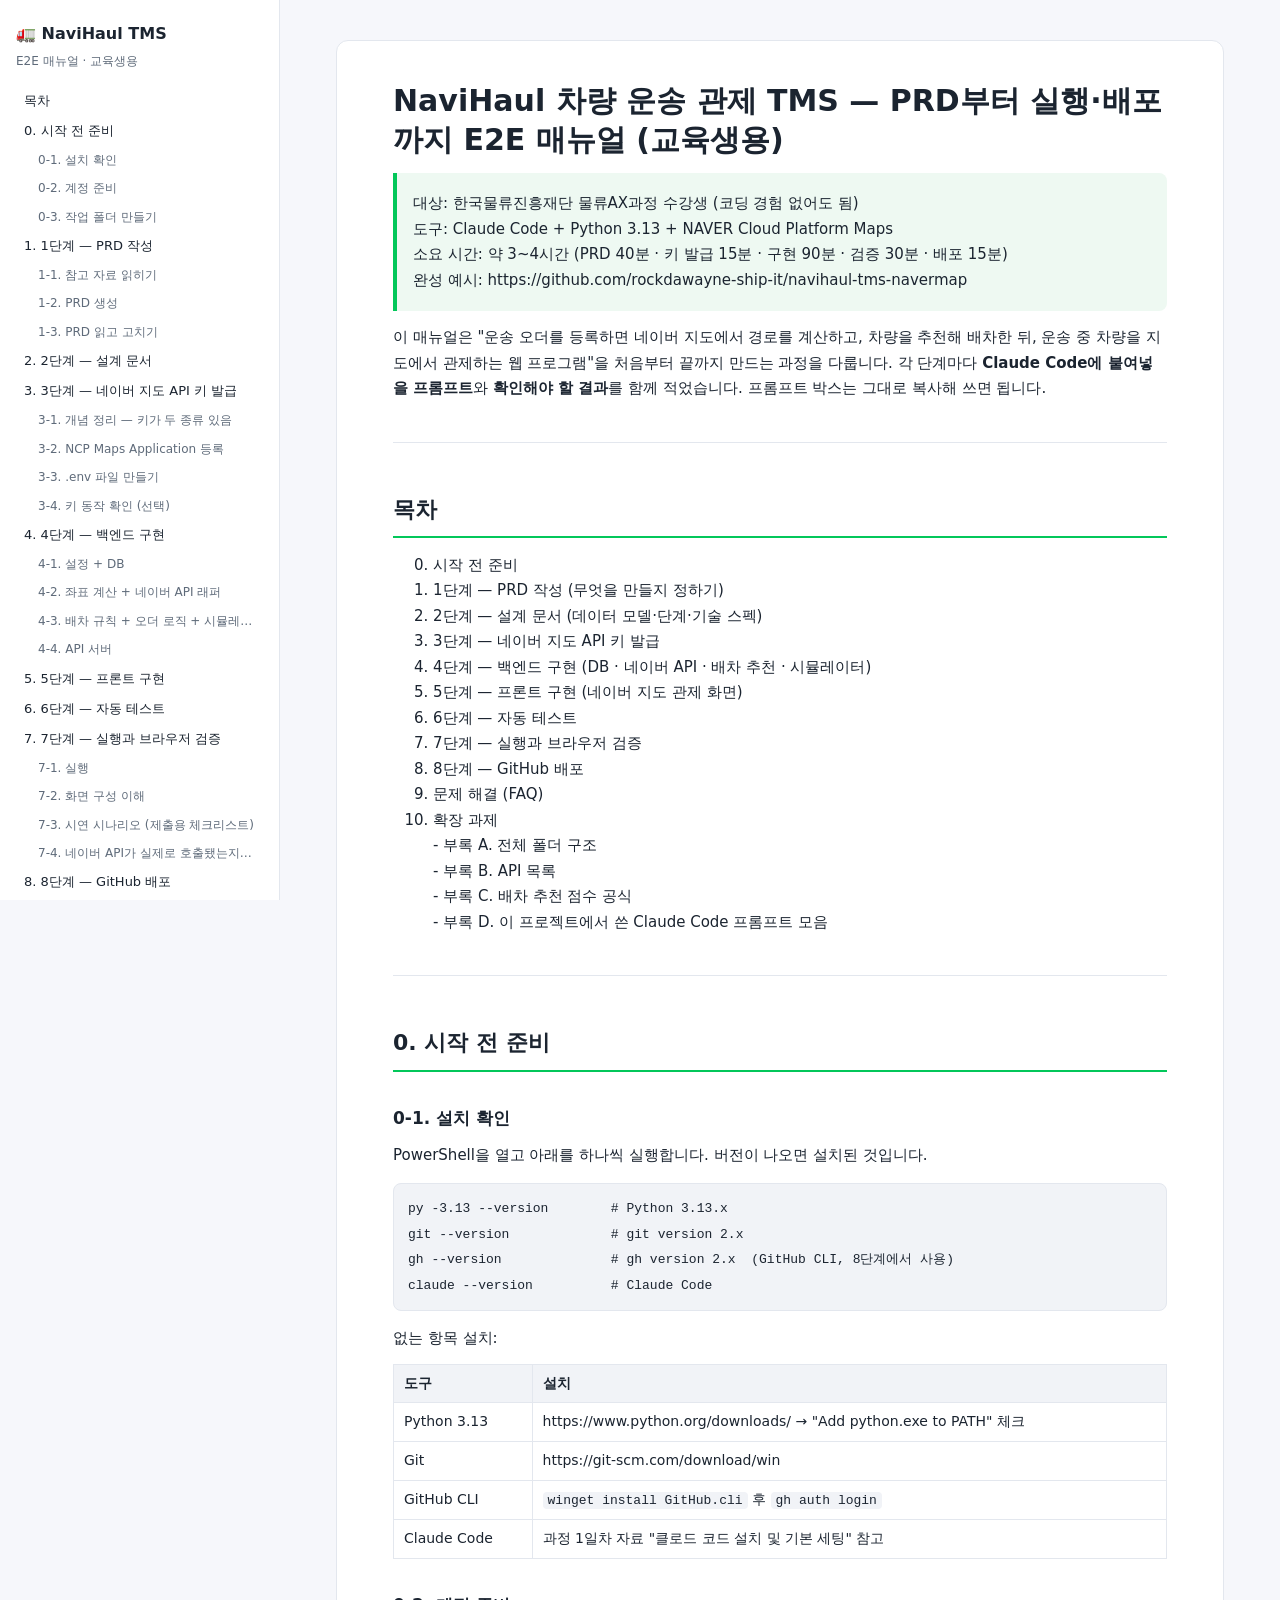
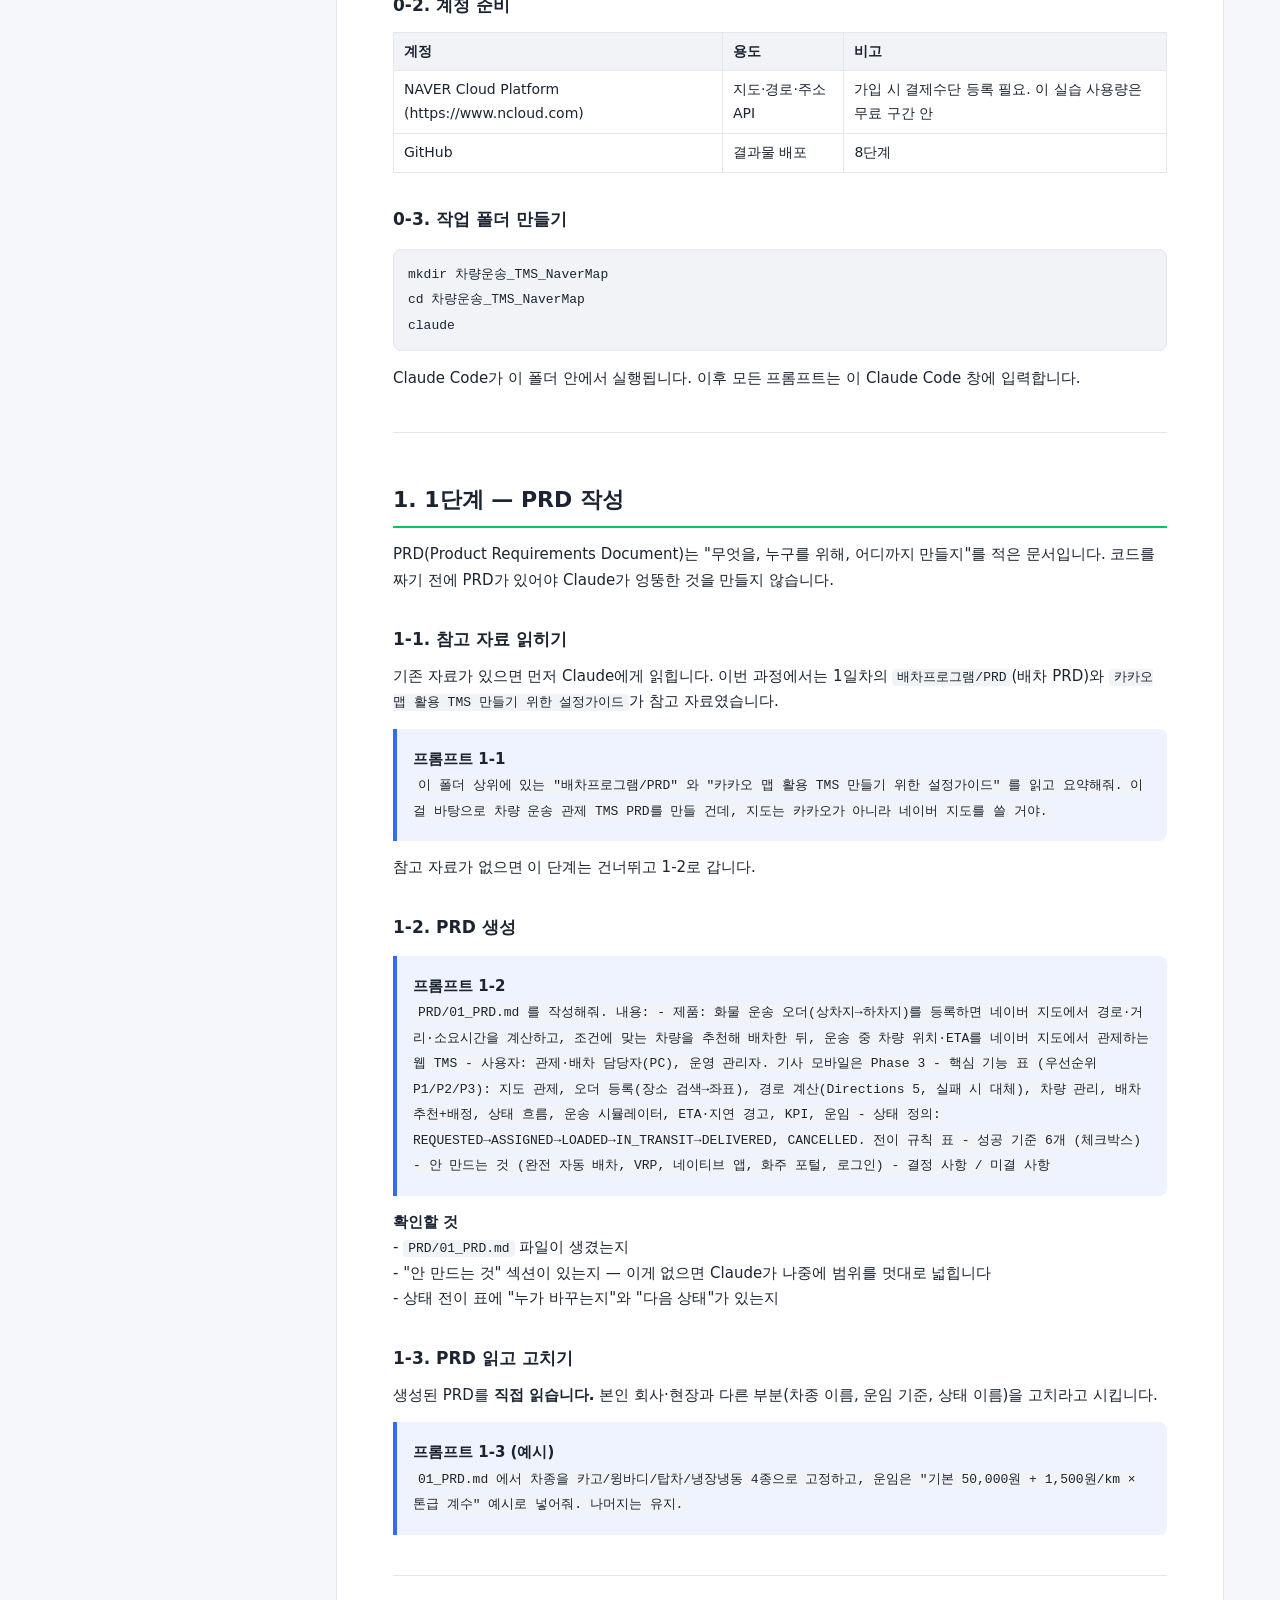
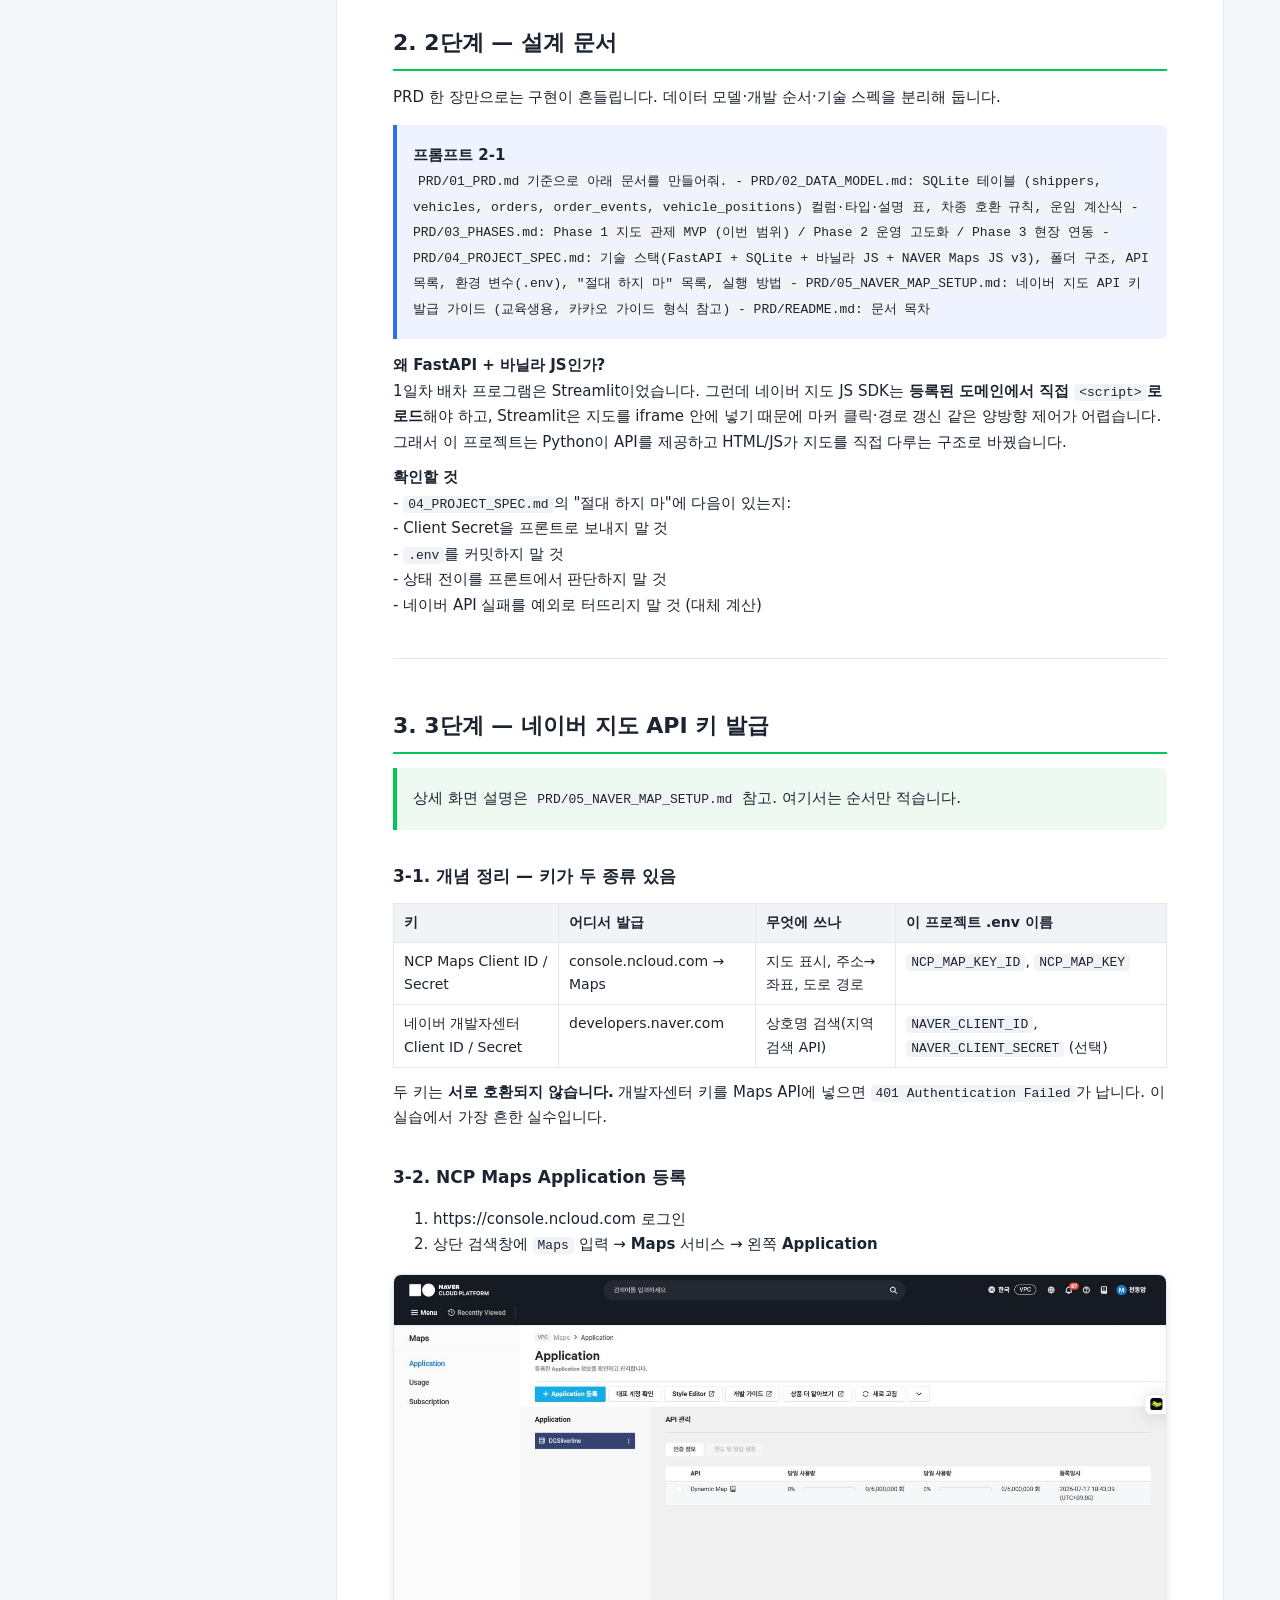
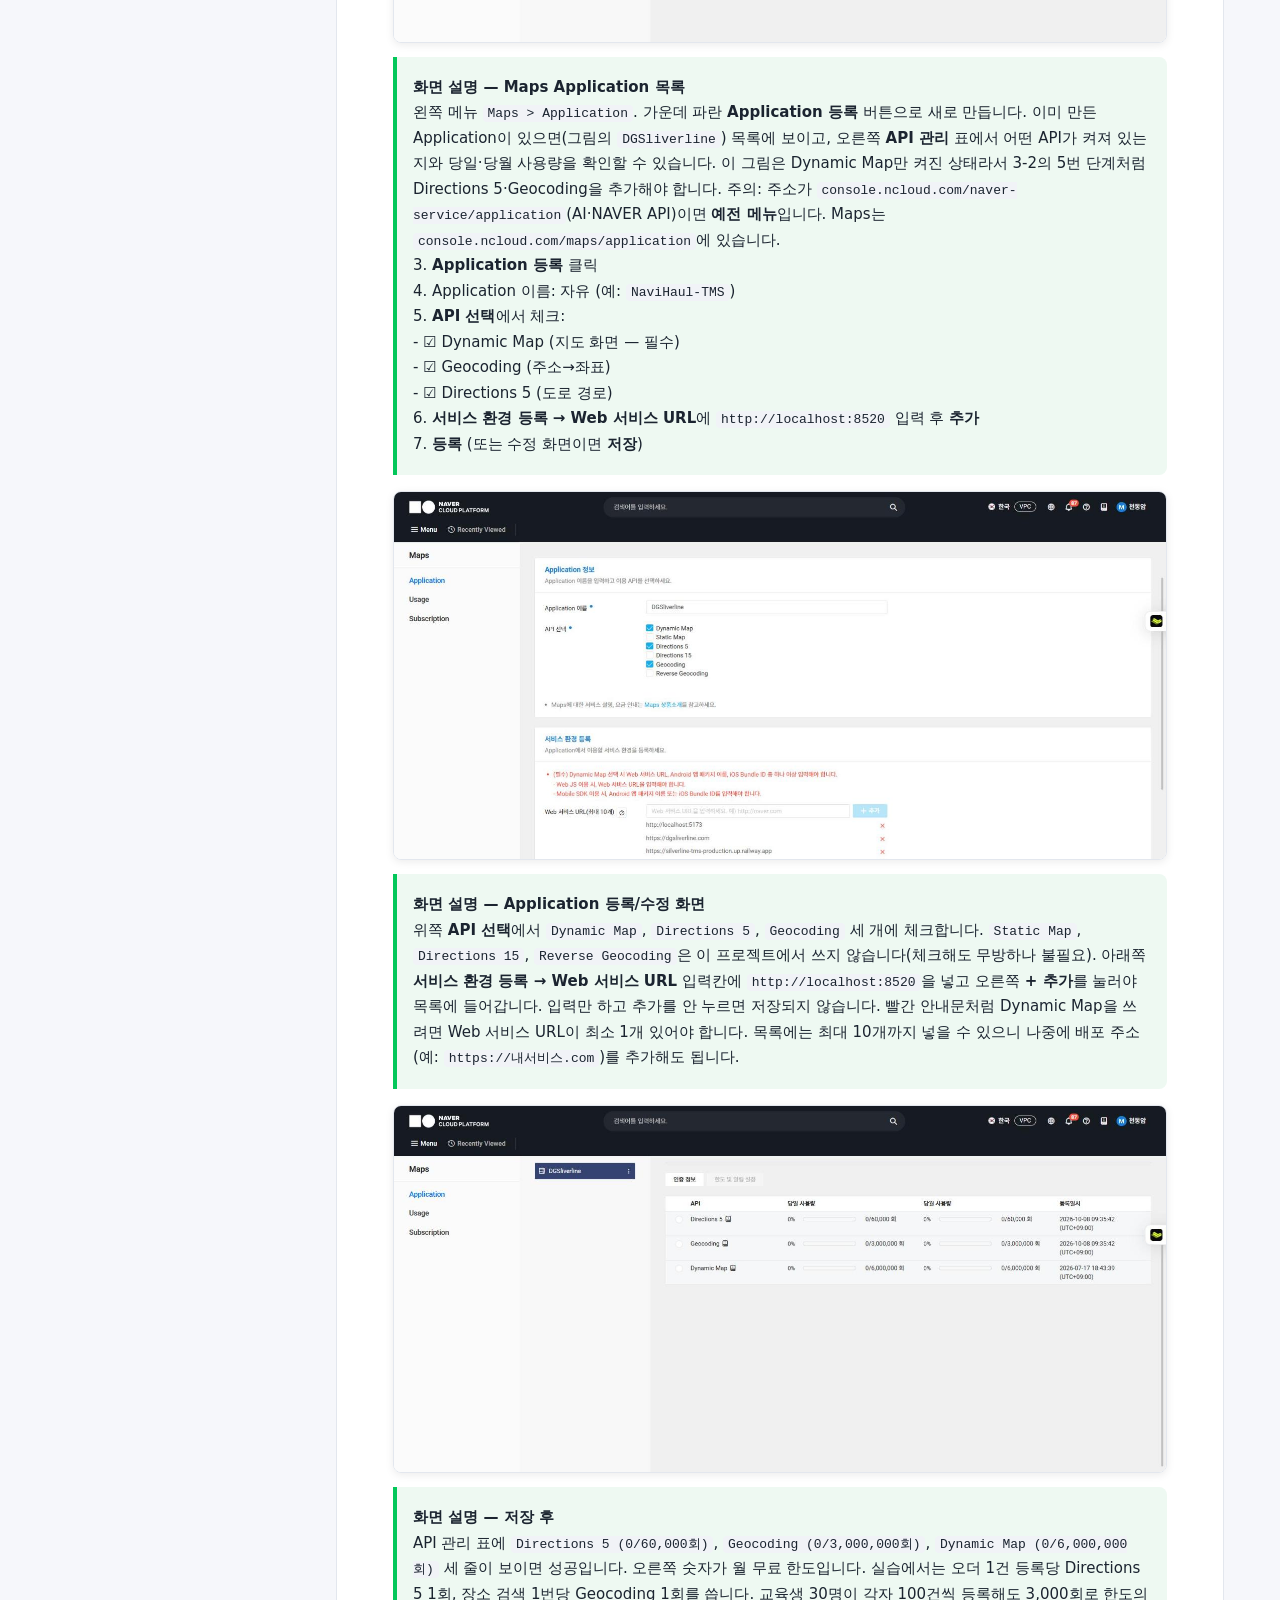
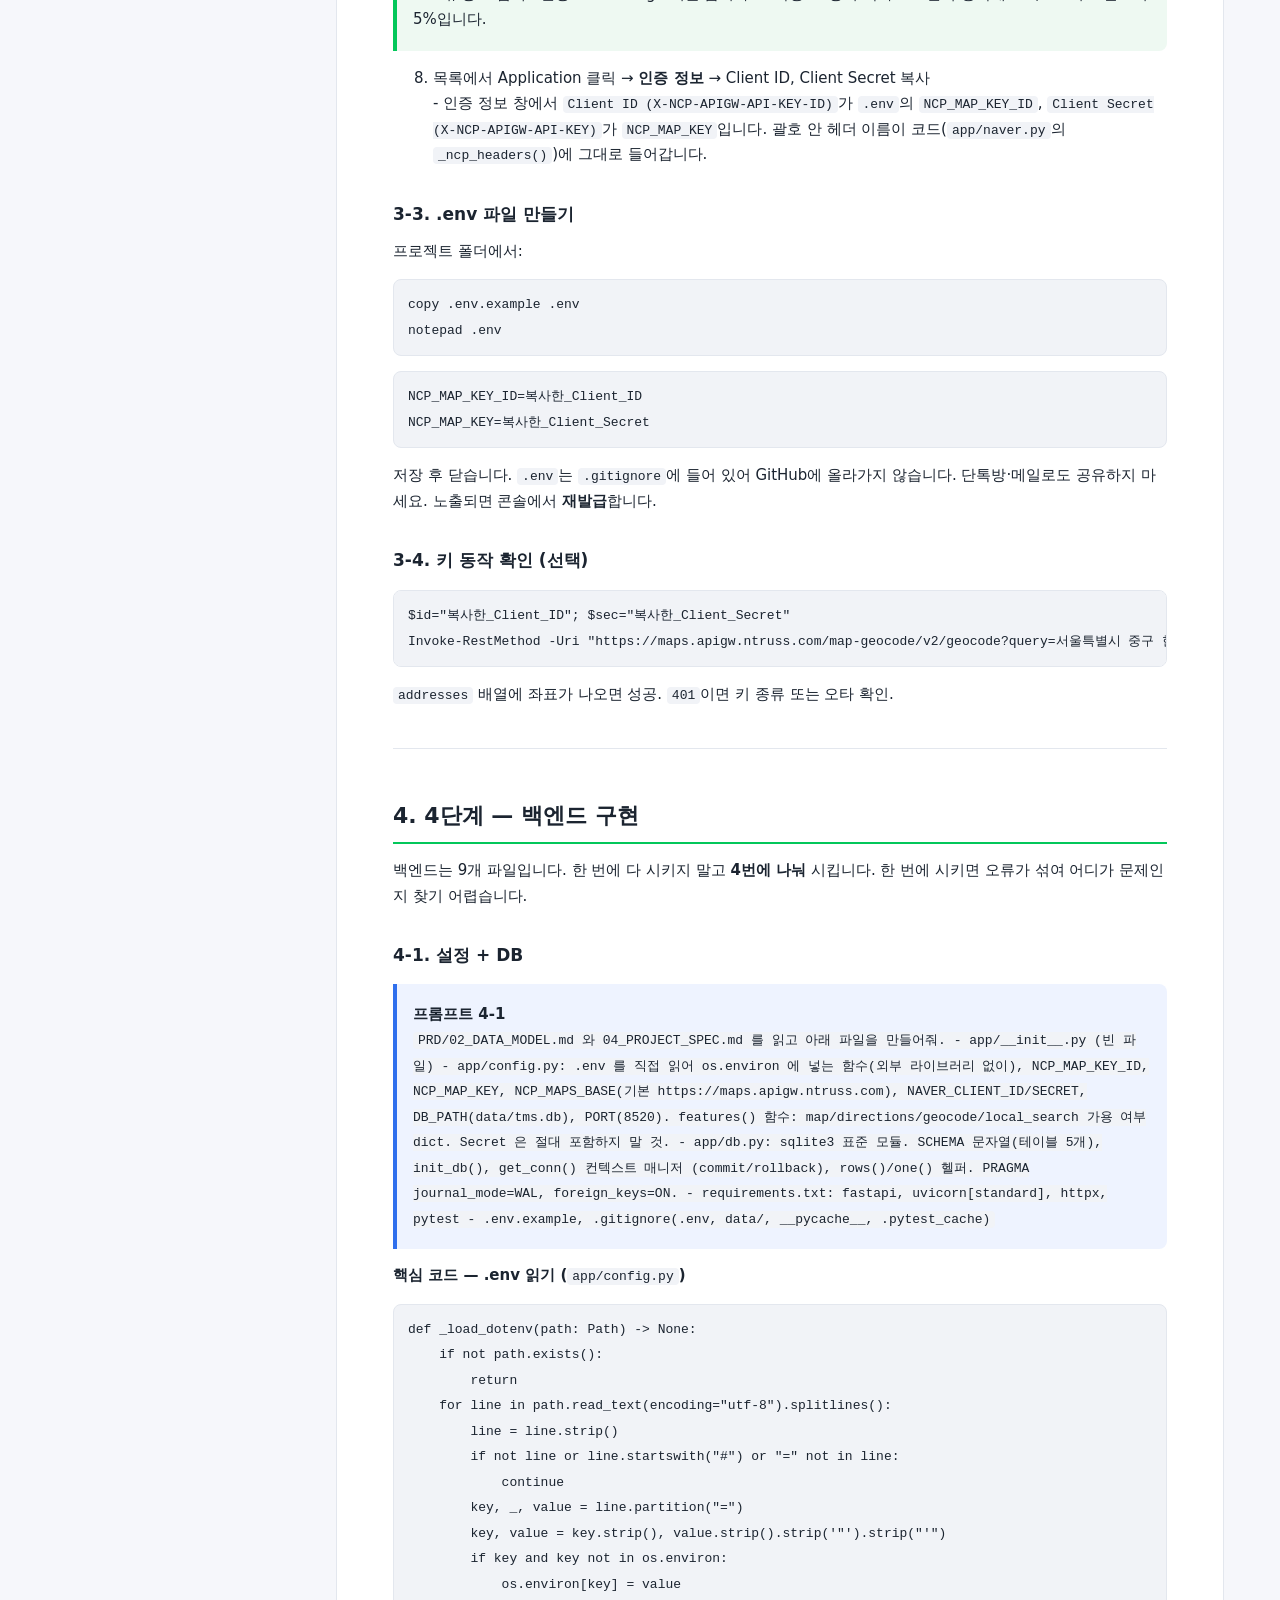
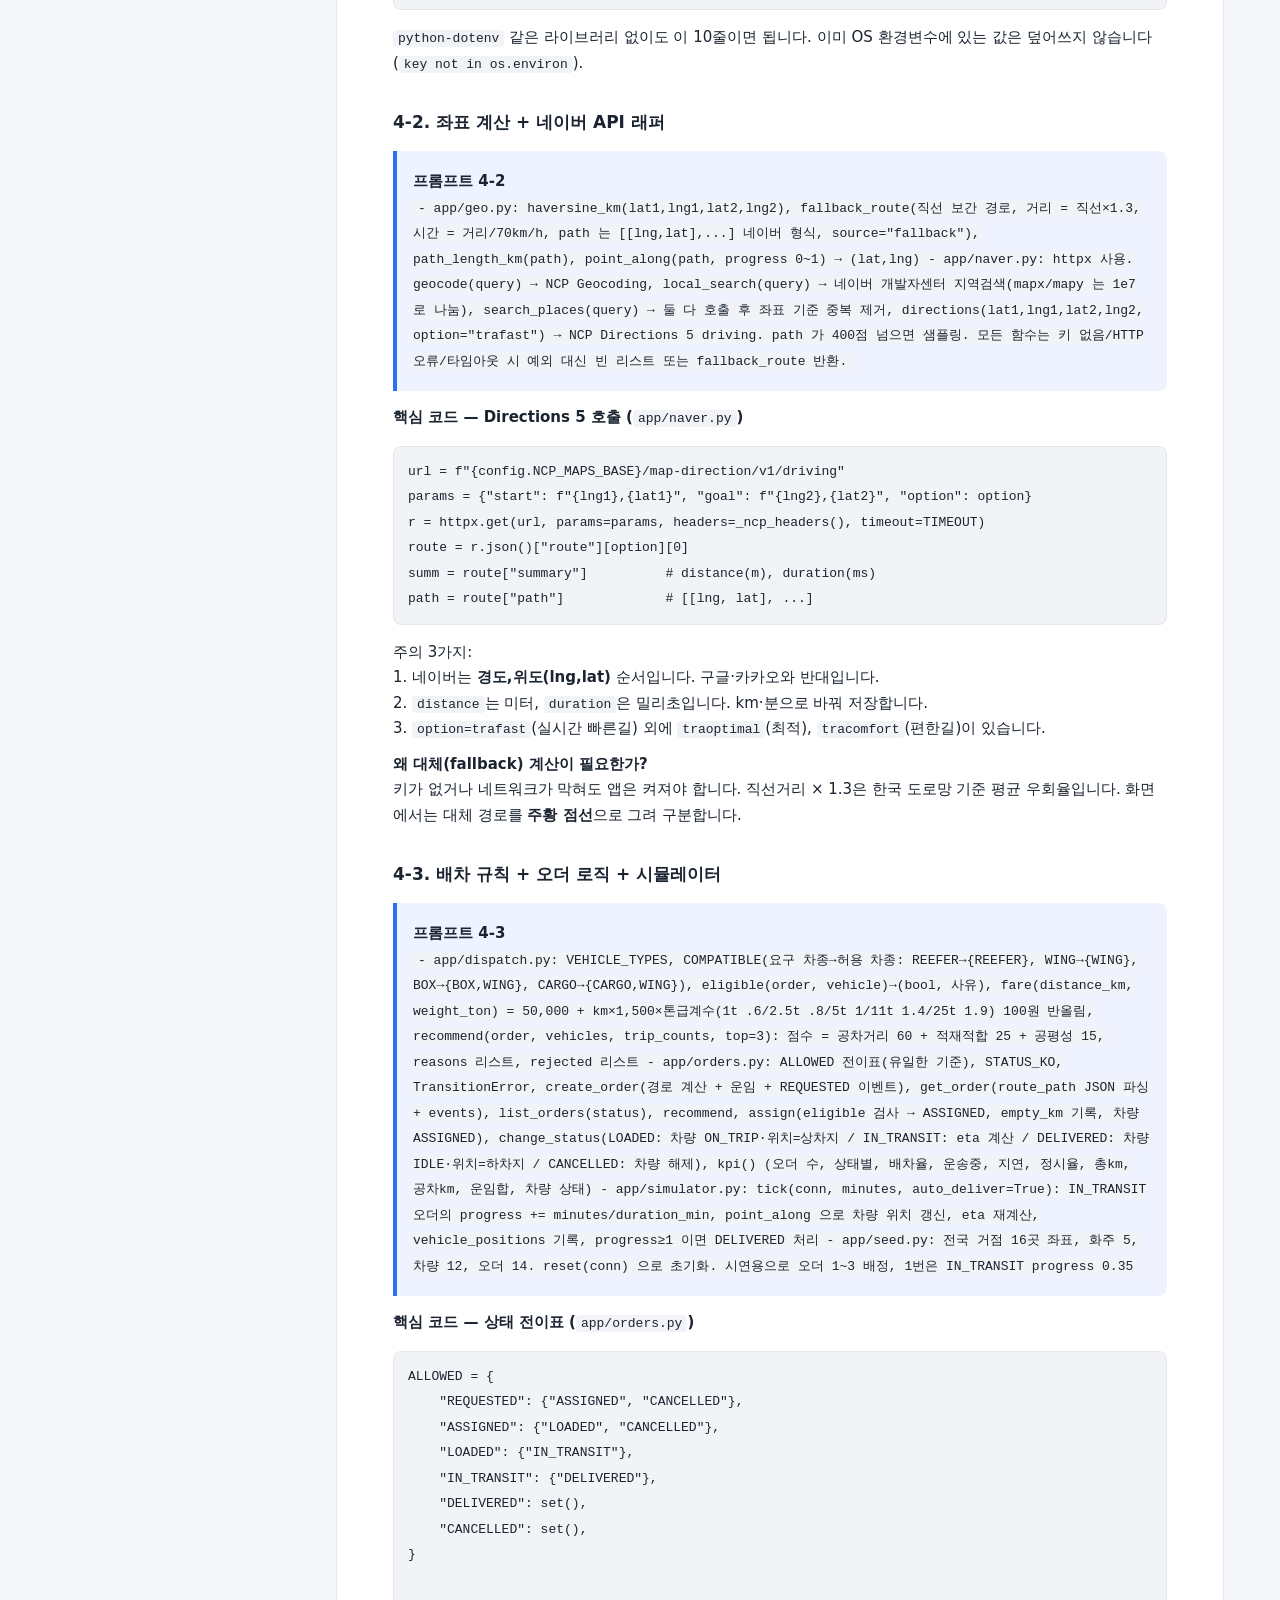
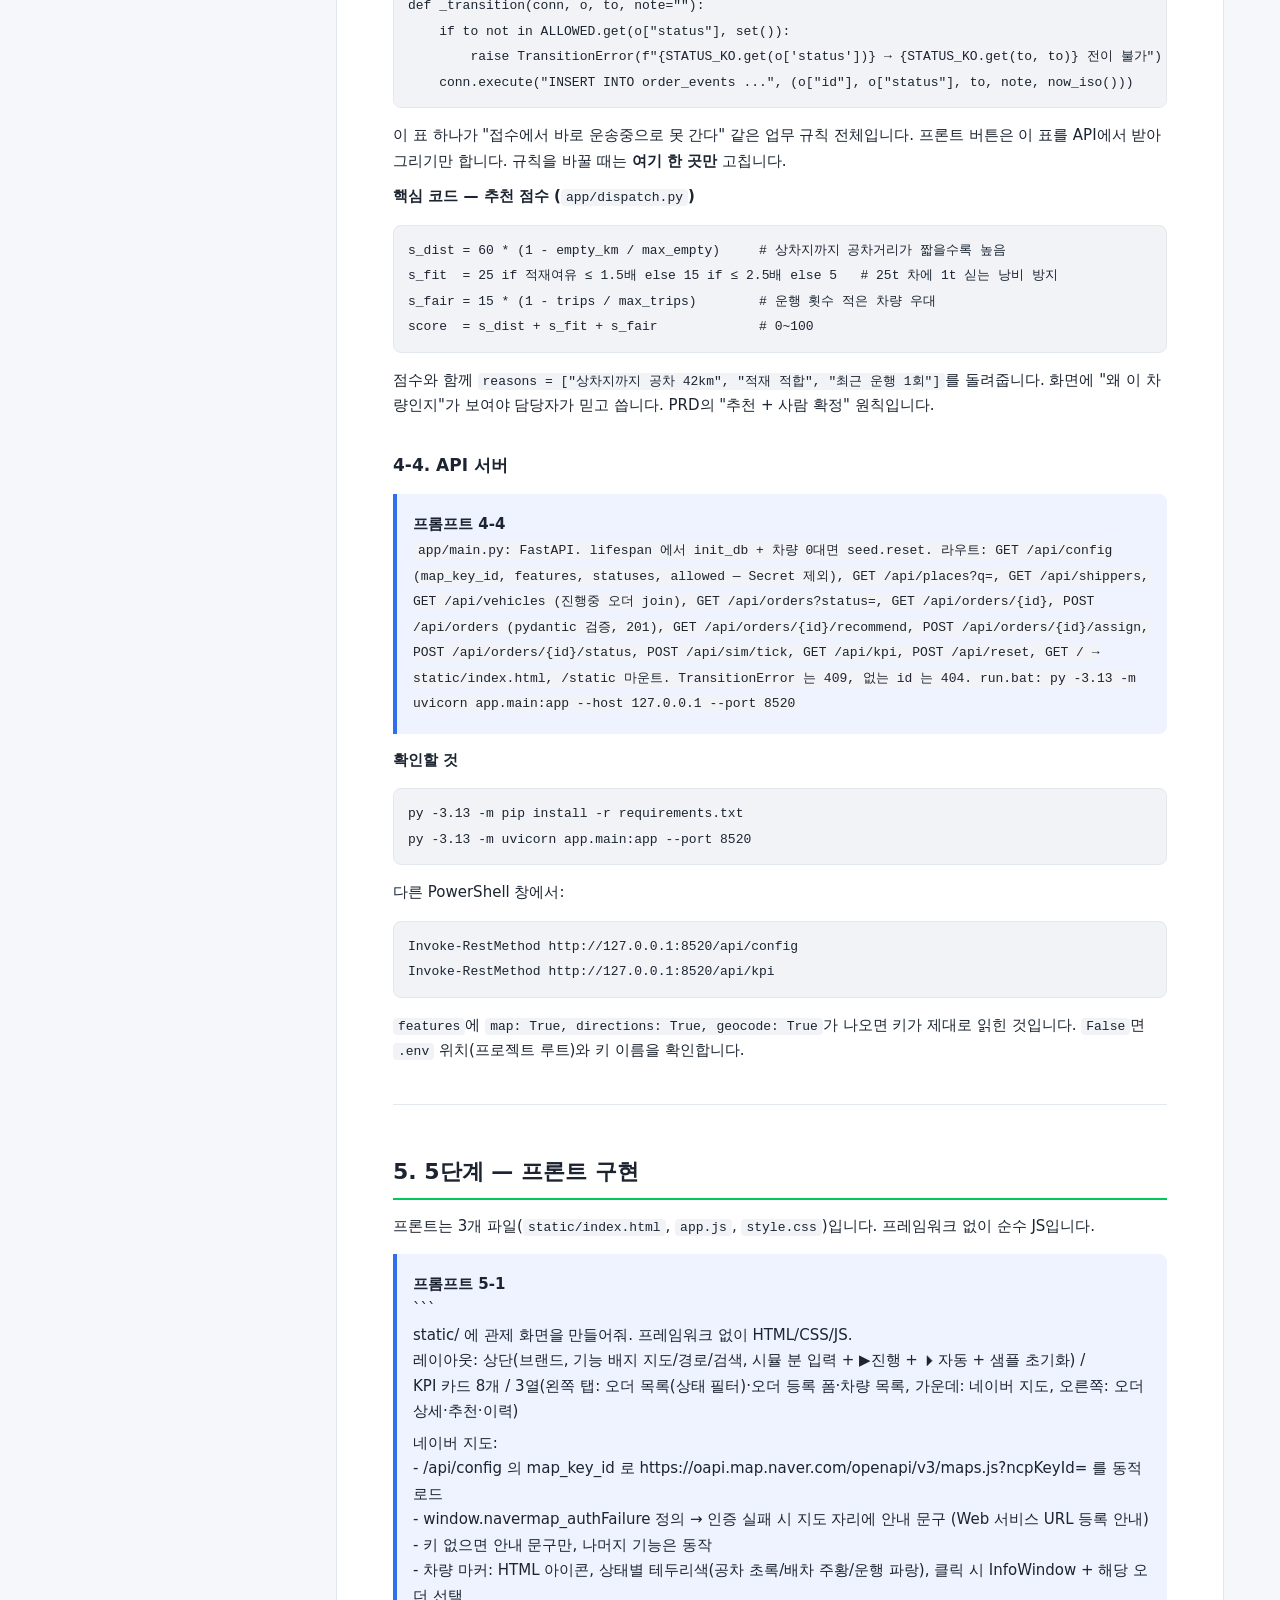
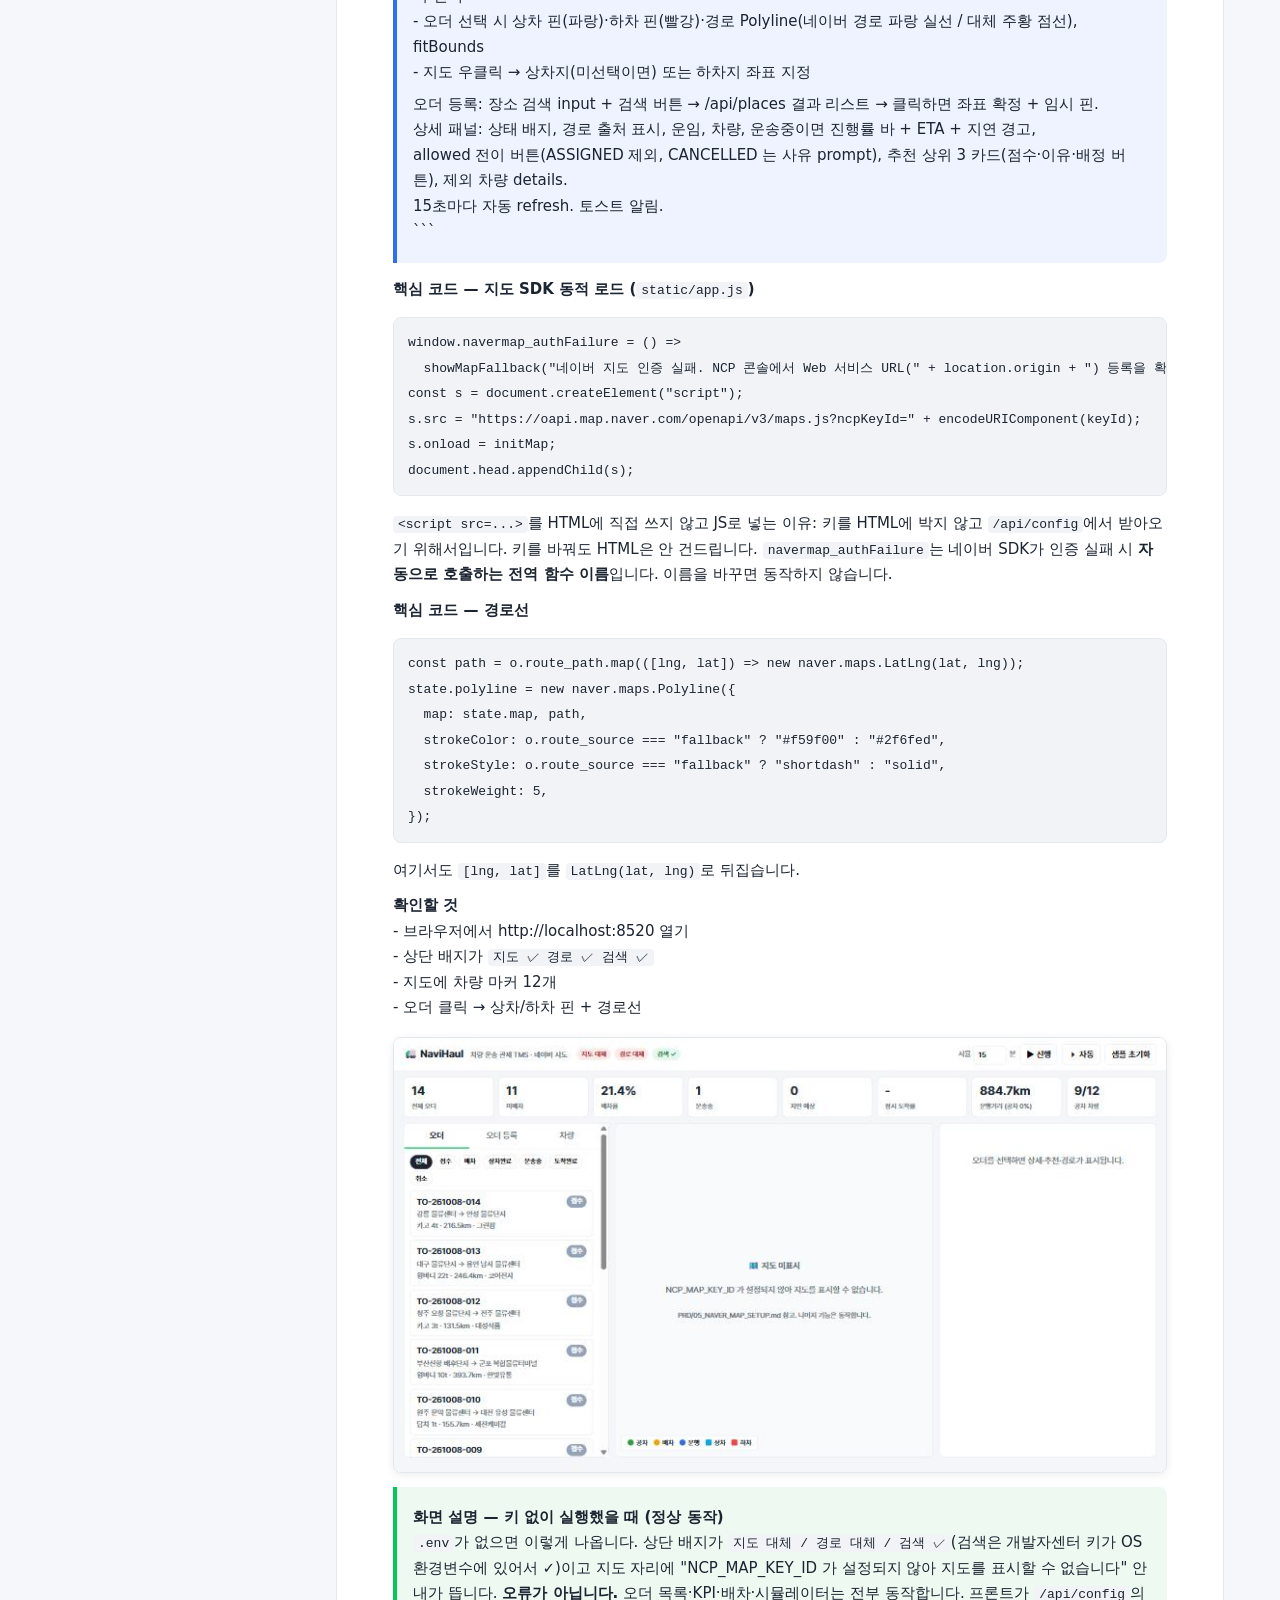
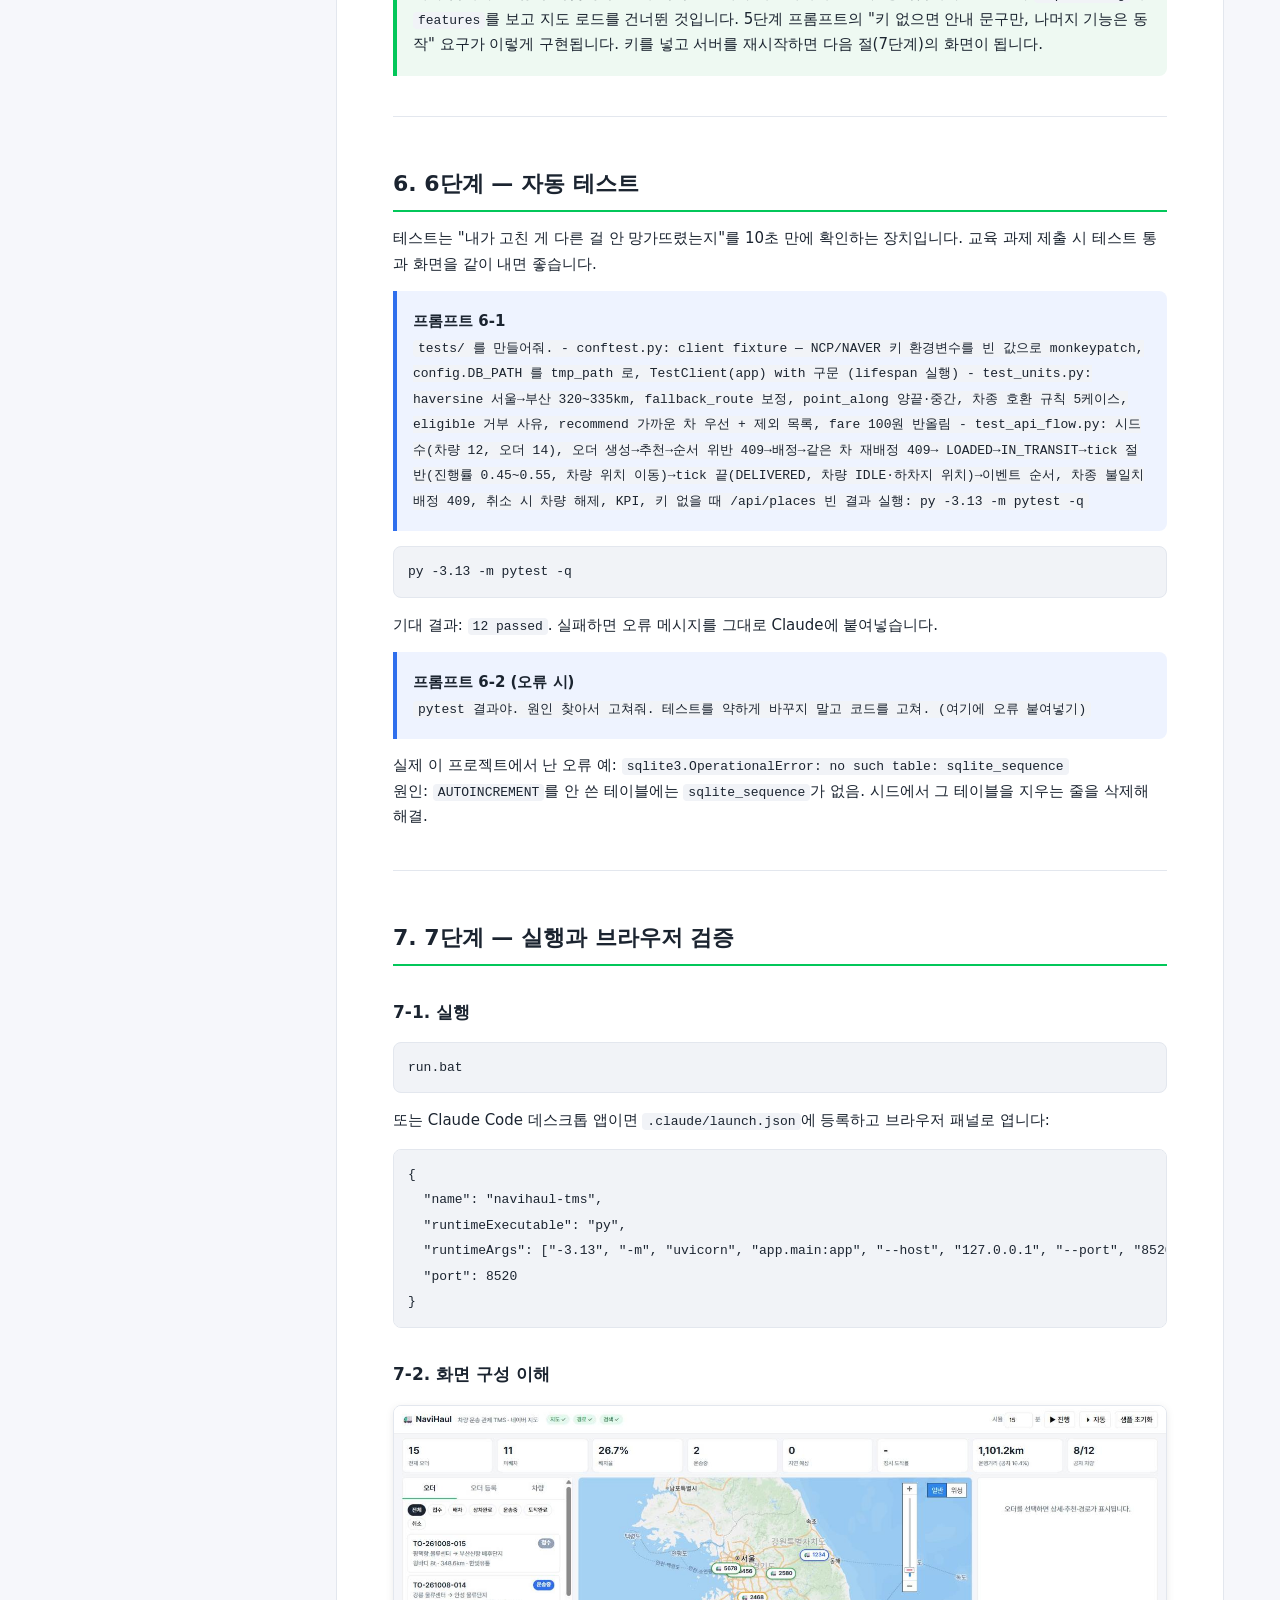
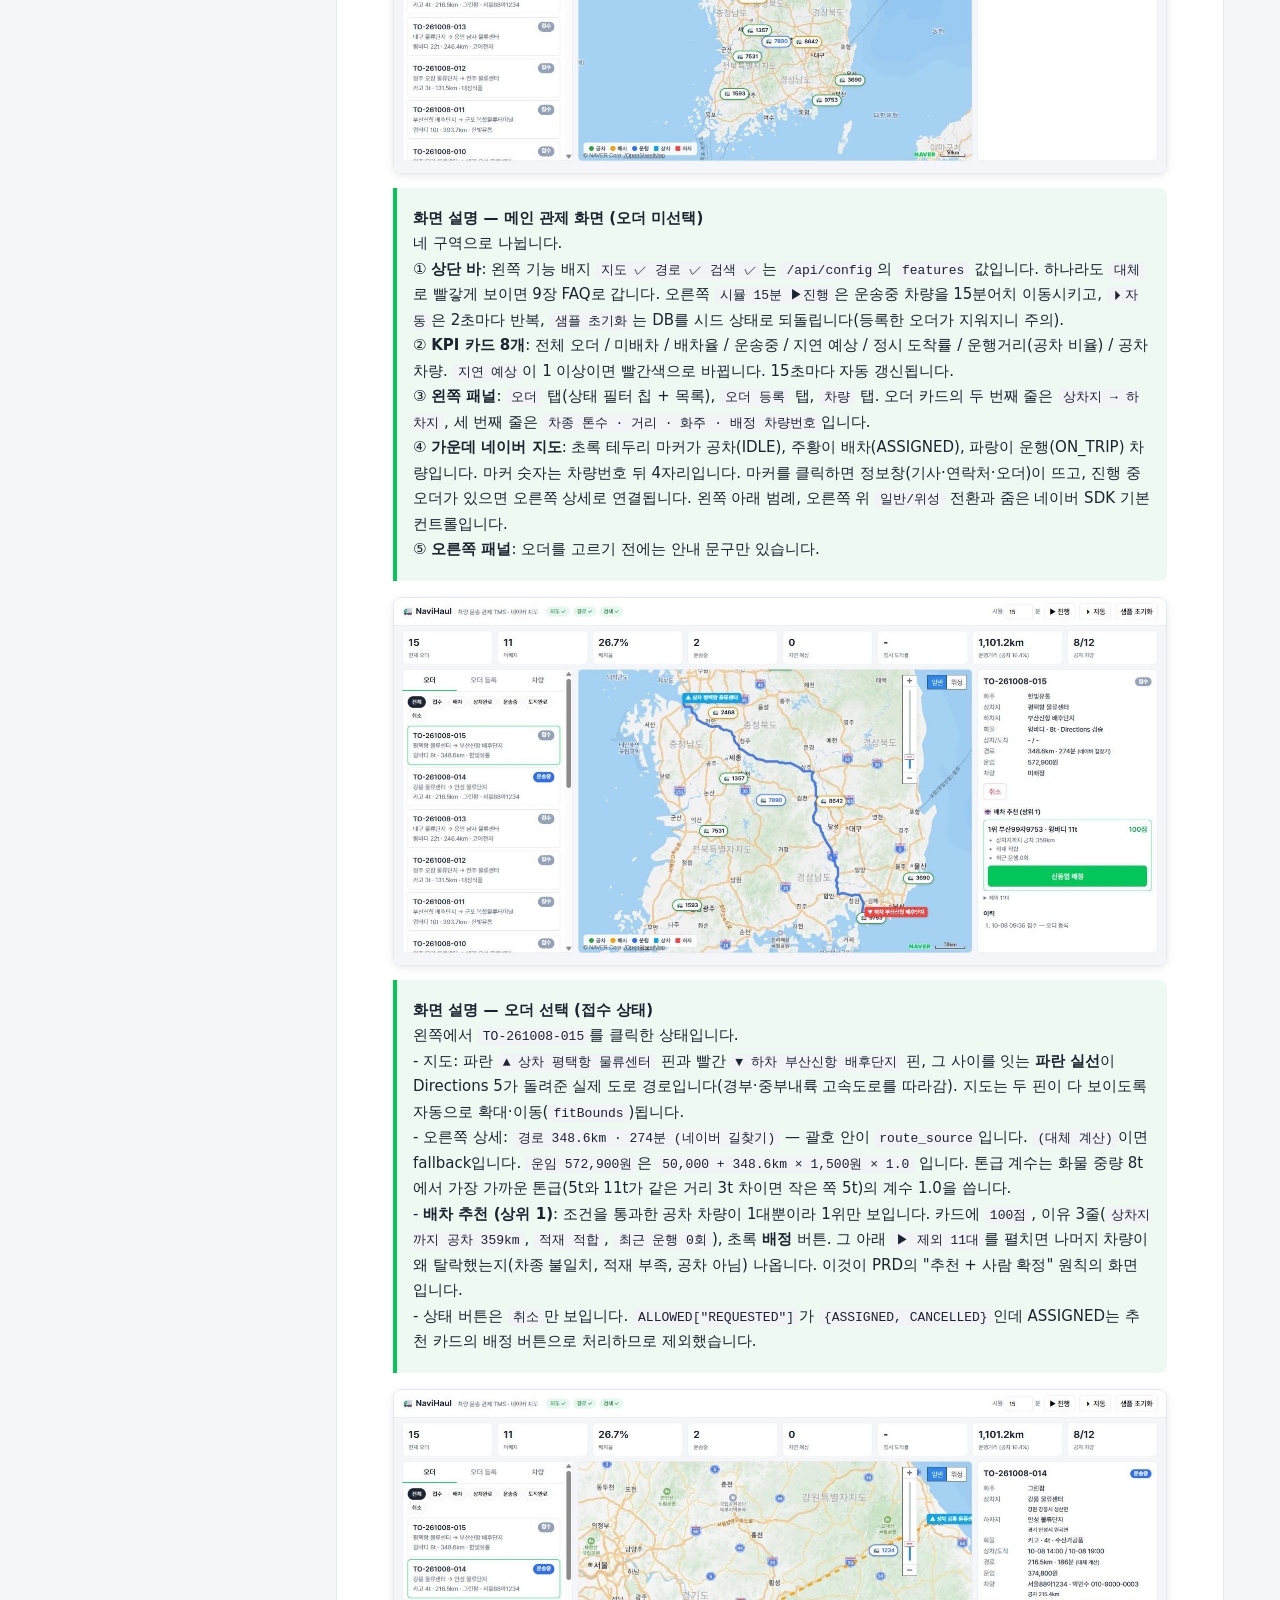
==== docs/E2E_매뉴얼_교육생용.html @ 806865a2 "docs: E2E 매뉴얼 HTML 버전 (스크린샷 base64 내장) + 빌드 스크립트, /docs-manual 정적 제공 Co-Authored-By: Claude Fable 5." ====
<!doctype html>
<html lang="ko"><head><meta charset="utf-8"><meta name="viewport" content="width=device-width,initial-scale=1">
<title>NaviHaul TMS E2E 매뉴얼</title><style>
:root{--bg:#f6f7fb;--paper:#fff;--ink:#1b2430;--muted:#5f6b7a;--line:#e3e7ee;--accent:#03c75a;--accent-d:#02a84c;--note:#eef9f2;--warn:#fff4e5;--code:#f1f3f7;--side:280px}
*{box-sizing:border-box}html{scroll-behavior:smooth}
body{margin:0;font:15px/1.7 "Pretendard","Malgun Gothic",system-ui,sans-serif;color:var(--ink);background:var(--bg)}
nav.toc{position:fixed;top:0;left:0;bottom:0;width:var(--side);overflow:auto;background:#fff;border-right:1px solid var(--line);padding:20px 16px;font-size:13px}
nav.toc .brand{font-weight:800;font-size:16px;margin-bottom:4px}nav.toc .sub{color:var(--muted);font-size:12px;margin-bottom:14px}
nav.toc a{display:block;color:var(--ink);text-decoration:none;padding:4px 8px;border-radius:6px;white-space:nowrap;overflow:hidden;text-overflow:ellipsis}
nav.toc a:hover{background:var(--code)}nav.toc a.l3{padding-left:22px;color:var(--muted);font-size:12px}
main{margin-left:var(--side);padding:40px 56px 80px;max-width:1040px}
article{background:var(--paper);border:1px solid var(--line);border-radius:12px;padding:40px 56px}
h1{font-size:30px;margin:0 0 8px;line-height:1.3}h2{font-size:22px;margin:48px 0 14px;padding-bottom:8px;border-bottom:2px solid var(--accent)}
h3{font-size:17px;margin:32px 0 10px}h4{font-size:15px;margin:24px 0 8px}
p{margin:10px 0}a{color:#2f6fed}
blockquote{margin:14px 0;padding:12px 16px;background:var(--note);border-left:4px solid var(--accent);border-radius:0 8px 8px 0}
blockquote p{margin:6px 0}blockquote pre{background:#fff;border:1px solid #cfe9d9}
blockquote.prompt{background:#eef3ff;border-left-color:#2f6fed}
code{font:13px/1.5 Consolas,"D2Coding",monospace;background:var(--code);padding:1px 5px;border-radius:4px}
pre{background:var(--code);border:1px solid var(--line);border-radius:8px;padding:12px 14px;overflow:auto}pre code{background:none;padding:0}
table{border-collapse:collapse;width:100%;margin:12px 0;font-size:14px}th,td{border:1px solid var(--line);padding:7px 10px;vertical-align:top;text-align:left}th{background:var(--code)}
img{max-width:100%;border:1px solid var(--line);border-radius:8px;display:block;margin:16px auto 4px;box-shadow:0 2px 8px rgba(0,0,0,.08)}
hr{border:0;border-top:1px solid var(--line);margin:40px 0}
.meta{color:var(--muted);font-size:13px;margin-bottom:20px}
.step{display:inline-block;background:var(--accent);color:#fff;font-weight:700;font-size:12px;padding:2px 8px;border-radius:999px;margin-right:6px;vertical-align:middle}
@media(max-width:960px){nav.toc{display:none}main{margin:0;padding:16px}article{padding:20px}}
@media print{nav.toc{display:none}main{margin:0;padding:0}article{border:0;box-shadow:none}h2{break-before:page}}
</style></head>
<body>
<nav class="toc"><div class="brand">🚛 NaviHaul TMS</div><div class="sub">E2E 매뉴얼 · 교육생용</div><a class="l2" href="#_1">목차</a><a class="l2" href="#0">0. 시작 전 준비</a><a class="l3" href="#0-1">0-1. 설치 확인</a><a class="l3" href="#0-2">0-2. 계정 준비</a><a class="l3" href="#0-3">0-3. 작업 폴더 만들기</a><a class="l2" href="#1-1-prd">1. 1단계 — PRD 작성</a><a class="l3" href="#1-1">1-1. 참고 자료 읽히기</a><a class="l3" href="#1-2-prd">1-2. PRD 생성</a><a class="l3" href="#1-3-prd">1-3. PRD 읽고 고치기</a><a class="l2" href="#2-2">2. 2단계 — 설계 문서</a><a class="l2" href="#3-3-api">3. 3단계 — 네이버 지도 API 키 발급</a><a class="l3" href="#3-1">3-1. 개념 정리 — 키가 두 종류 있음</a><a class="l3" href="#3-2-ncp-maps-application">3-2. NCP Maps Application 등록</a><a class="l3" href="#3-3-env">3-3. .env 파일 만들기</a><a class="l3" href="#3-4">3-4. 키 동작 확인 (선택)</a><a class="l2" href="#4-4">4. 4단계 — 백엔드 구현</a><a class="l3" href="#4-1-db">4-1. 설정 + DB</a><a class="l3" href="#4-2-api">4-2. 좌표 계산 + 네이버 API 래퍼</a><a class="l3" href="#4-3">4-3. 배차 규칙 + 오더 로직 + 시뮬레이터</a><a class="l3" href="#4-4-api">4-4. API 서버</a><a class="l2" href="#5-5">5. 5단계 — 프론트 구현</a><a class="l2" href="#6-6">6. 6단계 — 자동 테스트</a><a class="l2" href="#7-7">7. 7단계 — 실행과 브라우저 검증</a><a class="l3" href="#7-1">7-1. 실행</a><a class="l3" href="#7-2">7-2. 화면 구성 이해</a><a class="l3" href="#7-3">7-3. 시연 시나리오 (제출용 체크리스트)</a><a class="l3" href="#7-4-api">7-4. 네이버 API가 실제로 호출됐는지 확인</a><a class="l2" href="#8-8-github">8. 8단계 — GitHub 배포</a><a class="l3" href="#8-1">8-1. 올리기 전 점검</a><a class="l3" href="#8-2">8-2. 커밋과 푸시</a><a class="l3" href="#8-3">8-3. 공개 기간 제한</a><a class="l3" href="#8-4-readme">8-4. README 확인</a><a class="l2" href="#9-faq">9. 문제 해결 (FAQ)</a><a class="l2" href="#10">10. 확장 과제</a><a class="l2" href="#a">부록 A. 전체 폴더 구조</a><a class="l2" href="#b-api">부록 B. API 목록</a><a class="l2" href="#c">부록 C. 배차 추천 점수 공식</a><a class="l2" href="#d-claude-code">부록 D. 이 프로젝트에서 쓴 Claude Code 프롬프트 모음</a></nav>
<main><article>
<h1 id="navihaul-tms-prd-e2e">NaviHaul 차량 운송 관제 TMS — PRD부터 실행·배포까지 E2E 매뉴얼 (교육생용)</h1>
<blockquote>
<p>대상: 한국물류진흥재단 물류AX과정 수강생 (코딩 경험 없어도 됨)<br />
도구: Claude Code + Python 3.13 + NAVER Cloud Platform Maps<br />
소요 시간: 약 3~4시간 (PRD 40분 · 키 발급 15분 · 구현 90분 · 검증 30분 · 배포 15분)<br />
완성 예시: https://github.com/rockdawayne-ship-it/navihaul-tms-navermap</p>
</blockquote>
<p>이 매뉴얼은 "운송 오더를 등록하면 네이버 지도에서 경로를 계산하고, 차량을 추천해 배차한 뒤, 운송 중 차량을 지도에서 관제하는 웹 프로그램"을 처음부터 끝까지 만드는 과정을 다룹니다. 각 단계마다 <strong>Claude Code에 붙여넣을 프롬프트</strong>와 <strong>확인해야 할 결과</strong>를 함께 적었습니다. 프롬프트 박스는 그대로 복사해 쓰면 됩니다.</p>
<hr />
<h2 id="_1">목차</h2>
<ol start="0">
<li>시작 전 준비</li>
<li>1단계 — PRD 작성 (무엇을 만들지 정하기)</li>
<li>2단계 — 설계 문서 (데이터 모델·단계·기술 스펙)</li>
<li>3단계 — 네이버 지도 API 키 발급</li>
<li>4단계 — 백엔드 구현 (DB · 네이버 API · 배차 추천 · 시뮬레이터)</li>
<li>5단계 — 프론트 구현 (네이버 지도 관제 화면)</li>
<li>6단계 — 자동 테스트</li>
<li>7단계 — 실행과 브라우저 검증</li>
<li>8단계 — GitHub 배포</li>
<li>문제 해결 (FAQ)</li>
<li>확장 과제<br />
- 부록 A. 전체 폴더 구조<br />
- 부록 B. API 목록<br />
- 부록 C. 배차 추천 점수 공식<br />
- 부록 D. 이 프로젝트에서 쓴 Claude Code 프롬프트 모음</li>
</ol>
<hr />
<h2 id="0">0. 시작 전 준비</h2>
<h3 id="0-1">0-1. 설치 확인</h3>
<p>PowerShell을 열고 아래를 하나씩 실행합니다. 버전이 나오면 설치된 것입니다.</p>
<pre><code class="language-powershell">py -3.13 --version        # Python 3.13.x
git --version             # git version 2.x
gh --version              # gh version 2.x  (GitHub CLI, 8단계에서 사용)
claude --version          # Claude Code
</code></pre>
<p>없는 항목 설치:</p>
<table>
<thead>
<tr>
<th>도구</th>
<th>설치</th>
</tr>
</thead>
<tbody>
<tr>
<td>Python 3.13</td>
<td>https://www.python.org/downloads/ → "Add python.exe to PATH" 체크</td>
</tr>
<tr>
<td>Git</td>
<td>https://git-scm.com/download/win</td>
</tr>
<tr>
<td>GitHub CLI</td>
<td><code>winget install GitHub.cli</code> 후 <code>gh auth login</code></td>
</tr>
<tr>
<td>Claude Code</td>
<td>과정 1일차 자료 "클로드 코드 설치 및 기본 세팅" 참고</td>
</tr>
</tbody>
</table>
<h3 id="0-2">0-2. 계정 준비</h3>
<table>
<thead>
<tr>
<th>계정</th>
<th>용도</th>
<th>비고</th>
</tr>
</thead>
<tbody>
<tr>
<td>NAVER Cloud Platform (https://www.ncloud.com)</td>
<td>지도·경로·주소 API</td>
<td>가입 시 결제수단 등록 필요. 이 실습 사용량은 무료 구간 안</td>
</tr>
<tr>
<td>GitHub</td>
<td>결과물 배포</td>
<td>8단계</td>
</tr>
</tbody>
</table>
<h3 id="0-3">0-3. 작업 폴더 만들기</h3>
<pre><code class="language-powershell">mkdir 차량운송_TMS_NaverMap
cd 차량운송_TMS_NaverMap
claude
</code></pre>
<p>Claude Code가 이 폴더 안에서 실행됩니다. 이후 모든 프롬프트는 이 Claude Code 창에 입력합니다.</p>
<hr />
<h2 id="1-1-prd">1. 1단계 — PRD 작성</h2>
<p>PRD(Product Requirements Document)는 "무엇을, 누구를 위해, 어디까지 만들지"를 적은 문서입니다. 코드를 짜기 전에 PRD가 있어야 Claude가 엉뚱한 것을 만들지 않습니다.</p>
<h3 id="1-1">1-1. 참고 자료 읽히기</h3>
<p>기존 자료가 있으면 먼저 Claude에게 읽힙니다. 이번 과정에서는 1일차의 <code>배차프로그램/PRD</code>(배차 PRD)와 <code>카카오 맵 활용 TMS 만들기 위한 설정가이드</code>가 참고 자료였습니다.</p>
<blockquote class="prompt">
<p><strong>프롬프트 1-1</strong><br />
<code>이 폴더 상위에 있는 "배차프로그램/PRD" 와 "카카오 맵 활용 TMS 만들기 위한 설정가이드" 를 읽고 요약해줘.
이걸 바탕으로 차량 운송 관제 TMS PRD를 만들 건데, 지도는 카카오가 아니라 네이버 지도를 쓸 거야.</code></p>
</blockquote>
<p>참고 자료가 없으면 이 단계는 건너뛰고 1-2로 갑니다.</p>
<h3 id="1-2-prd">1-2. PRD 생성</h3>
<blockquote class="prompt">
<p><strong>프롬프트 1-2</strong><br />
<code>PRD/01_PRD.md 를 작성해줘. 내용:
- 제품: 화물 운송 오더(상차지→하차지)를 등록하면 네이버 지도에서 경로·거리·소요시간을 계산하고,
  조건에 맞는 차량을 추천해 배차한 뒤, 운송 중 차량 위치·ETA를 네이버 지도에서 관제하는 웹 TMS
- 사용자: 관제·배차 담당자(PC), 운영 관리자. 기사 모바일은 Phase 3
- 핵심 기능 표 (우선순위 P1/P2/P3): 지도 관제, 오더 등록(장소 검색→좌표), 경로 계산(Directions 5, 실패 시 대체),
  차량 관리, 배차 추천+배정, 상태 흐름, 운송 시뮬레이터, ETA·지연 경고, KPI, 운임
- 상태 정의: REQUESTED→ASSIGNED→LOADED→IN_TRANSIT→DELIVERED, CANCELLED. 전이 규칙 표
- 성공 기준 6개 (체크박스)
- 안 만드는 것 (완전 자동 배차, VRP, 네이티브 앱, 화주 포털, 로그인)
- 결정 사항 / 미결 사항</code></p>
</blockquote>
<p><strong>확인할 것</strong><br />
- <code>PRD/01_PRD.md</code> 파일이 생겼는지<br />
- "안 만드는 것" 섹션이 있는지 — 이게 없으면 Claude가 나중에 범위를 멋대로 넓힙니다<br />
- 상태 전이 표에 "누가 바꾸는지"와 "다음 상태"가 있는지</p>
<h3 id="1-3-prd">1-3. PRD 읽고 고치기</h3>
<p>생성된 PRD를 <strong>직접 읽습니다.</strong> 본인 회사·현장과 다른 부분(차종 이름, 운임 기준, 상태 이름)을 고치라고 시킵니다.</p>
<blockquote class="prompt">
<p><strong>프롬프트 1-3 (예시)</strong><br />
<code>01_PRD.md 에서 차종을 카고/윙바디/탑차/냉장냉동 4종으로 고정하고,
운임은 "기본 50,000원 + 1,500원/km × 톤급 계수" 예시로 넣어줘. 나머지는 유지.</code></p>
</blockquote>
<hr />
<h2 id="2-2">2. 2단계 — 설계 문서</h2>
<p>PRD 한 장만으로는 구현이 흔들립니다. 데이터 모델·개발 순서·기술 스펙을 분리해 둡니다.</p>
<blockquote class="prompt">
<p><strong>프롬프트 2-1</strong><br />
<code>PRD/01_PRD.md 기준으로 아래 문서를 만들어줘.
- PRD/02_DATA_MODEL.md: SQLite 테이블 (shippers, vehicles, orders, order_events, vehicle_positions)
  컬럼·타입·설명 표, 차종 호환 규칙, 운임 계산식
- PRD/03_PHASES.md: Phase 1 지도 관제 MVP (이번 범위) / Phase 2 운영 고도화 / Phase 3 현장 연동
- PRD/04_PROJECT_SPEC.md: 기술 스택(FastAPI + SQLite + 바닐라 JS + NAVER Maps JS v3),
  폴더 구조, API 목록, 환경 변수(.env), "절대 하지 마" 목록, 실행 방법
- PRD/05_NAVER_MAP_SETUP.md: 네이버 지도 API 키 발급 가이드 (교육생용, 카카오 가이드 형식 참고)
- PRD/README.md: 문서 목차</code></p>
</blockquote>
<p><strong>왜 FastAPI + 바닐라 JS인가?</strong><br />
1일차 배차 프로그램은 Streamlit이었습니다. 그런데 네이버 지도 JS SDK는 <strong>등록된 도메인에서 직접 <code>&lt;script&gt;</code>로 로드</strong>해야 하고, Streamlit은 지도를 iframe 안에 넣기 때문에 마커 클릭·경로 갱신 같은 양방향 제어가 어렵습니다. 그래서 이 프로젝트는 Python이 API를 제공하고 HTML/JS가 지도를 직접 다루는 구조로 바꿨습니다.</p>
<p><strong>확인할 것</strong><br />
- <code>04_PROJECT_SPEC.md</code>의 "절대 하지 마"에 다음이 있는지:<br />
  - Client Secret을 프론트로 보내지 말 것<br />
  - <code>.env</code>를 커밋하지 말 것<br />
  - 상태 전이를 프론트에서 판단하지 말 것<br />
  - 네이버 API 실패를 예외로 터뜨리지 말 것 (대체 계산)</p>
<hr />
<h2 id="3-3-api">3. 3단계 — 네이버 지도 API 키 발급</h2>
<blockquote>
<p>상세 화면 설명은 <code>PRD/05_NAVER_MAP_SETUP.md</code> 참고. 여기서는 순서만 적습니다.</p>
</blockquote>
<h3 id="3-1">3-1. 개념 정리 — 키가 두 종류 있음</h3>
<table>
<thead>
<tr>
<th>키</th>
<th>어디서 발급</th>
<th>무엇에 쓰나</th>
<th>이 프로젝트 .env 이름</th>
</tr>
</thead>
<tbody>
<tr>
<td>NCP Maps Client ID / Secret</td>
<td>console.ncloud.com → Maps</td>
<td>지도 표시, 주소→좌표, 도로 경로</td>
<td><code>NCP_MAP_KEY_ID</code>, <code>NCP_MAP_KEY</code></td>
</tr>
<tr>
<td>네이버 개발자센터 Client ID / Secret</td>
<td>developers.naver.com</td>
<td>상호명 검색(지역 검색 API)</td>
<td><code>NAVER_CLIENT_ID</code>, <code>NAVER_CLIENT_SECRET</code> (선택)</td>
</tr>
</tbody>
</table>
<p>두 키는 <strong>서로 호환되지 않습니다.</strong> 개발자센터 키를 Maps API에 넣으면 <code>401 Authentication Failed</code>가 납니다. 이 실습에서 가장 흔한 실수입니다.</p>
<h3 id="3-2-ncp-maps-application">3-2. NCP Maps Application 등록</h3>
<ol>
<li>https://console.ncloud.com 로그인</li>
<li>상단 검색창에 <code>Maps</code> 입력 → <strong>Maps</strong> 서비스 → 왼쪽 <strong>Application</strong></li>
</ol>
<p><img alt="NCP 콘솔 Maps &gt; Application 목록" src="[data-uri]" /></p>
<blockquote>
<p><strong>화면 설명 — Maps Application 목록</strong><br />
왼쪽 메뉴 <code>Maps &gt; Application</code>. 가운데 파란 <strong>Application 등록</strong> 버튼으로 새로 만듭니다. 이미 만든 Application이 있으면(그림의 <code>DGSliverline</code>) 목록에 보이고, 오른쪽 <strong>API 관리</strong> 표에서 어떤 API가 켜져 있는지와 당일·당월 사용량을 확인할 수 있습니다. 이 그림은 Dynamic Map만 켜진 상태라서 3-2의 5번 단계처럼 Directions 5·Geocoding을 추가해야 합니다. 주의: 주소가 <code>console.ncloud.com/naver-service/application</code>(AI·NAVER API)이면 <strong>예전 메뉴</strong>입니다. Maps는 <code>console.ncloud.com/maps/application</code>에 있습니다.<br />
3. <strong>Application 등록</strong> 클릭<br />
4. Application 이름: 자유 (예: <code>NaviHaul-TMS</code>)<br />
5. <strong>API 선택</strong>에서 체크:<br />
   - ☑ Dynamic Map (지도 화면 — 필수)<br />
   - ☑ Geocoding (주소→좌표)<br />
   - ☑ Directions 5 (도로 경로)<br />
6. <strong>서비스 환경 등록 → Web 서비스 URL</strong>에 <code>http://localhost:8520</code> 입력 후 <strong>추가</strong><br />
7. <strong>등록</strong> (또는 수정 화면이면 <strong>저장</strong>)</p>
</blockquote>
<p><img alt="API 선택과 Web 서비스 URL 등록" src="[data-uri]" /></p>
<blockquote>
<p><strong>화면 설명 — Application 등록/수정 화면</strong><br />
위쪽 <strong>API 선택</strong>에서 <code>Dynamic Map</code>, <code>Directions 5</code>, <code>Geocoding</code> 세 개에 체크합니다. <code>Static Map</code>, <code>Directions 15</code>, <code>Reverse Geocoding</code>은 이 프로젝트에서 쓰지 않습니다(체크해도 무방하나 불필요). 아래쪽 <strong>서비스 환경 등록 → Web 서비스 URL</strong> 입력칸에 <code>http://localhost:8520</code>을 넣고 오른쪽 <strong>+ 추가</strong>를 눌러야 목록에 들어갑니다. 입력만 하고 추가를 안 누르면 저장되지 않습니다. 빨간 안내문처럼 Dynamic Map을 쓰려면 Web 서비스 URL이 최소 1개 있어야 합니다. 목록에는 최대 10개까지 넣을 수 있으니 나중에 배포 주소(예: <code>https://내서비스.com</code>)를 추가해도 됩니다.</p>
</blockquote>
<p><img alt="저장 후 API 관리 표" src="[data-uri]" /></p>
<blockquote>
<p><strong>화면 설명 — 저장 후</strong><br />
API 관리 표에 <code>Directions 5 (0/60,000회)</code>, <code>Geocoding (0/3,000,000회)</code>, <code>Dynamic Map (0/6,000,000회)</code> 세 줄이 보이면 성공입니다. 오른쪽 숫자가 월 무료 한도입니다. 실습에서는 오더 1건 등록당 Directions 5 1회, 장소 검색 1번당 Geocoding 1회를 씁니다. 교육생 30명이 각자 100건씩 등록해도 3,000회로 한도의 5%입니다.</p>
</blockquote>
<ol start="8">
<li>목록에서 Application 클릭 → <strong>인증 정보</strong> → Client ID, Client Secret 복사<br />
   - 인증 정보 창에서 <code>Client ID (X-NCP-APIGW-API-KEY-ID)</code>가 <code>.env</code>의 <code>NCP_MAP_KEY_ID</code>, <code>Client Secret (X-NCP-APIGW-API-KEY)</code>가 <code>NCP_MAP_KEY</code>입니다. 괄호 안 헤더 이름이 코드(<code>app/naver.py</code>의 <code>_ncp_headers()</code>)에 그대로 들어갑니다.</li>
</ol>
<h3 id="3-3-env">3-3. .env 파일 만들기</h3>
<p>프로젝트 폴더에서:</p>
<pre><code class="language-powershell">copy .env.example .env
notepad .env
</code></pre>
<pre><code class="language-env">NCP_MAP_KEY_ID=복사한_Client_ID
NCP_MAP_KEY=복사한_Client_Secret
</code></pre>
<p>저장 후 닫습니다. <code>.env</code>는 <code>.gitignore</code>에 들어 있어 GitHub에 올라가지 않습니다. 단톡방·메일로도 공유하지 마세요. 노출되면 콘솔에서 <strong>재발급</strong>합니다.</p>
<h3 id="3-4">3-4. 키 동작 확인 (선택)</h3>
<pre><code class="language-powershell">$id=&quot;복사한_Client_ID&quot;; $sec=&quot;복사한_Client_Secret&quot;
Invoke-RestMethod -Uri &quot;https://maps.apigw.ntruss.com/map-geocode/v2/geocode?query=서울특별시 중구 한강대로 405&quot; -Headers @{'x-ncp-apigw-api-key-id'=$id;'x-ncp-apigw-api-key'=$sec}
</code></pre>
<p><code>addresses</code> 배열에 좌표가 나오면 성공. <code>401</code>이면 키 종류 또는 오타 확인.</p>
<hr />
<h2 id="4-4">4. 4단계 — 백엔드 구현</h2>
<p>백엔드는 9개 파일입니다. 한 번에 다 시키지 말고 <strong>4번에 나눠</strong> 시킵니다. 한 번에 시키면 오류가 섞여 어디가 문제인지 찾기 어렵습니다.</p>
<h3 id="4-1-db">4-1. 설정 + DB</h3>
<blockquote class="prompt">
<p><strong>프롬프트 4-1</strong><br />
<code>PRD/02_DATA_MODEL.md 와 04_PROJECT_SPEC.md 를 읽고 아래 파일을 만들어줘.
- app/__init__.py (빈 파일)
- app/config.py: .env 를 직접 읽어 os.environ 에 넣는 함수(외부 라이브러리 없이),
  NCP_MAP_KEY_ID, NCP_MAP_KEY, NCP_MAPS_BASE(기본 https://maps.apigw.ntruss.com),
  NAVER_CLIENT_ID/SECRET, DB_PATH(data/tms.db), PORT(8520).
  features() 함수: map/directions/geocode/local_search 가용 여부 dict. Secret 은 절대 포함하지 말 것.
- app/db.py: sqlite3 표준 모듈. SCHEMA 문자열(테이블 5개), init_db(), get_conn() 컨텍스트 매니저
  (commit/rollback), rows()/one() 헬퍼. PRAGMA journal_mode=WAL, foreign_keys=ON.
- requirements.txt: fastapi, uvicorn[standard], httpx, pytest
- .env.example, .gitignore(.env, data/, __pycache__, .pytest_cache)</code></p>
</blockquote>
<p><strong>핵심 코드 — .env 읽기 (<code>app/config.py</code>)</strong></p>
<pre><code class="language-python">def _load_dotenv(path: Path) -&gt; None:
    if not path.exists():
        return
    for line in path.read_text(encoding=&quot;utf-8&quot;).splitlines():
        line = line.strip()
        if not line or line.startswith(&quot;#&quot;) or &quot;=&quot; not in line:
            continue
        key, _, value = line.partition(&quot;=&quot;)
        key, value = key.strip(), value.strip().strip('&quot;').strip(&quot;'&quot;)
        if key and key not in os.environ:
            os.environ[key] = value
</code></pre>
<p><code>python-dotenv</code> 같은 라이브러리 없이도 이 10줄이면 됩니다. 이미 OS 환경변수에 있는 값은 덮어쓰지 않습니다(<code>key not in os.environ</code>).</p>
<h3 id="4-2-api">4-2. 좌표 계산 + 네이버 API 래퍼</h3>
<blockquote class="prompt">
<p><strong>프롬프트 4-2</strong><br />
<code>- app/geo.py: haversine_km(lat1,lng1,lat2,lng2), fallback_route(직선 보간 경로, 거리 = 직선×1.3,
  시간 = 거리/70km/h, path 는 [[lng,lat],...] 네이버 형식, source="fallback"),
  path_length_km(path), point_along(path, progress 0~1) → (lat,lng)
- app/naver.py: httpx 사용.
  geocode(query) → NCP Geocoding, local_search(query) → 네이버 개발자센터 지역검색(mapx/mapy 는 1e7 로 나눔),
  search_places(query) → 둘 다 호출 후 좌표 기준 중복 제거,
  directions(lat1,lng1,lat2,lng2, option="trafast") → NCP Directions 5 driving.
  path 가 400점 넘으면 샘플링. 모든 함수는 키 없음/HTTP 오류/타임아웃 시 예외 대신 빈 리스트 또는 fallback_route 반환.</code></p>
</blockquote>
<p><strong>핵심 코드 — Directions 5 호출 (<code>app/naver.py</code>)</strong></p>
<pre><code class="language-python">url = f&quot;{config.NCP_MAPS_BASE}/map-direction/v1/driving&quot;
params = {&quot;start&quot;: f&quot;{lng1},{lat1}&quot;, &quot;goal&quot;: f&quot;{lng2},{lat2}&quot;, &quot;option&quot;: option}
r = httpx.get(url, params=params, headers=_ncp_headers(), timeout=TIMEOUT)
route = r.json()[&quot;route&quot;][option][0]
summ = route[&quot;summary&quot;]          # distance(m), duration(ms)
path = route[&quot;path&quot;]             # [[lng, lat], ...]
</code></pre>
<p>주의 3가지:<br />
1. 네이버는 <strong>경도,위도(lng,lat)</strong> 순서입니다. 구글·카카오와 반대입니다.<br />
2. <code>distance</code>는 미터, <code>duration</code>은 밀리초입니다. km·분으로 바꿔 저장합니다.<br />
3. <code>option=trafast</code>(실시간 빠른길) 외에 <code>traoptimal</code>(최적), <code>tracomfort</code>(편한길)이 있습니다.</p>
<p><strong>왜 대체(fallback) 계산이 필요한가?</strong><br />
키가 없거나 네트워크가 막혀도 앱은 켜져야 합니다. 직선거리 × 1.3은 한국 도로망 기준 평균 우회율입니다. 화면에서는 대체 경로를 <strong>주황 점선</strong>으로 그려 구분합니다.</p>
<h3 id="4-3">4-3. 배차 규칙 + 오더 로직 + 시뮬레이터</h3>
<blockquote class="prompt">
<p><strong>프롬프트 4-3</strong><br />
<code>- app/dispatch.py: VEHICLE_TYPES, COMPATIBLE(요구 차종→허용 차종: REEFER→{REEFER}, WING→{WING},
  BOX→{BOX,WING}, CARGO→{CARGO,WING}), eligible(order, vehicle)→(bool, 사유),
  fare(distance_km, weight_ton) = 50,000 + km×1,500×톤급계수(1t .6/2.5t .8/5t 1/11t 1.4/25t 1.9) 100원 반올림,
  recommend(order, vehicles, trip_counts, top=3): 점수 = 공차거리 60 + 적재적합 25 + 공평성 15, reasons 리스트, rejected 리스트
- app/orders.py: ALLOWED 전이표(유일한 기준), STATUS_KO, TransitionError,
  create_order(경로 계산 + 운임 + REQUESTED 이벤트), get_order(route_path JSON 파싱 + events),
  list_orders(status), recommend, assign(eligible 검사 → ASSIGNED, empty_km 기록, 차량 ASSIGNED),
  change_status(LOADED: 차량 ON_TRIP·위치=상차지 / IN_TRANSIT: eta 계산 / DELIVERED: 차량 IDLE·위치=하차지 / CANCELLED: 차량 해제),
  kpi() (오더 수, 상태별, 배차율, 운송중, 지연, 정시율, 총km, 공차km, 운임합, 차량 상태)
- app/simulator.py: tick(conn, minutes, auto_deliver=True): IN_TRANSIT 오더의 progress += minutes/duration_min,
  point_along 으로 차량 위치 갱신, eta 재계산, vehicle_positions 기록, progress≥1 이면 DELIVERED 처리
- app/seed.py: 전국 거점 16곳 좌표, 화주 5, 차량 12, 오더 14. reset(conn) 으로 초기화.
  시연용으로 오더 1~3 배정, 1번은 IN_TRANSIT progress 0.35</code></p>
</blockquote>
<p><strong>핵심 코드 — 상태 전이표 (<code>app/orders.py</code>)</strong></p>
<pre><code class="language-python">ALLOWED = {
    &quot;REQUESTED&quot;: {&quot;ASSIGNED&quot;, &quot;CANCELLED&quot;},
    &quot;ASSIGNED&quot;: {&quot;LOADED&quot;, &quot;CANCELLED&quot;},
    &quot;LOADED&quot;: {&quot;IN_TRANSIT&quot;},
    &quot;IN_TRANSIT&quot;: {&quot;DELIVERED&quot;},
    &quot;DELIVERED&quot;: set(),
    &quot;CANCELLED&quot;: set(),
}

def _transition(conn, o, to, note=&quot;&quot;):
    if to not in ALLOWED.get(o[&quot;status&quot;], set()):
        raise TransitionError(f&quot;{STATUS_KO.get(o['status'])} → {STATUS_KO.get(to, to)} 전이 불가&quot;)
    conn.execute(&quot;INSERT INTO order_events ...&quot;, (o[&quot;id&quot;], o[&quot;status&quot;], to, note, now_iso()))
</code></pre>
<p>이 표 하나가 "접수에서 바로 운송중으로 못 간다" 같은 업무 규칙 전체입니다. 프론트 버튼은 이 표를 API에서 받아 그리기만 합니다. 규칙을 바꿀 때는 <strong>여기 한 곳만</strong> 고칩니다.</p>
<p><strong>핵심 코드 — 추천 점수 (<code>app/dispatch.py</code>)</strong></p>
<pre><code class="language-python">s_dist = 60 * (1 - empty_km / max_empty)     # 상차지까지 공차거리가 짧을수록 높음
s_fit  = 25 if 적재여유 ≤ 1.5배 else 15 if ≤ 2.5배 else 5   # 25t 차에 1t 싣는 낭비 방지
s_fair = 15 * (1 - trips / max_trips)        # 운행 횟수 적은 차량 우대
score  = s_dist + s_fit + s_fair             # 0~100
</code></pre>
<p>점수와 함께 <code>reasons = ["상차지까지 공차 42km", "적재 적합", "최근 운행 1회"]</code>를 돌려줍니다. 화면에 "왜 이 차량인지"가 보여야 담당자가 믿고 씁니다. PRD의 "추천 + 사람 확정" 원칙입니다.</p>
<h3 id="4-4-api">4-4. API 서버</h3>
<blockquote class="prompt">
<p><strong>프롬프트 4-4</strong><br />
<code>app/main.py: FastAPI. lifespan 에서 init_db + 차량 0대면 seed.reset.
라우트: GET /api/config (map_key_id, features, statuses, allowed — Secret 제외),
GET /api/places?q=, GET /api/shippers, GET /api/vehicles (진행중 오더 join),
GET /api/orders?status=, GET /api/orders/{id}, POST /api/orders (pydantic 검증, 201),
GET /api/orders/{id}/recommend, POST /api/orders/{id}/assign, POST /api/orders/{id}/status,
POST /api/sim/tick, GET /api/kpi, POST /api/reset, GET / → static/index.html, /static 마운트.
TransitionError 는 409, 없는 id 는 404.
run.bat: py -3.13 -m uvicorn app.main:app --host 127.0.0.1 --port 8520</code></p>
</blockquote>
<p><strong>확인할 것</strong></p>
<pre><code class="language-powershell">py -3.13 -m pip install -r requirements.txt
py -3.13 -m uvicorn app.main:app --port 8520
</code></pre>
<p>다른 PowerShell 창에서:</p>
<pre><code class="language-powershell">Invoke-RestMethod http://127.0.0.1:8520/api/config
Invoke-RestMethod http://127.0.0.1:8520/api/kpi
</code></pre>
<p><code>features</code>에 <code>map: True, directions: True, geocode: True</code>가 나오면 키가 제대로 읽힌 것입니다. <code>False</code>면 <code>.env</code> 위치(프로젝트 루트)와 키 이름을 확인합니다.</p>
<hr />
<h2 id="5-5">5. 5단계 — 프론트 구현</h2>
<p>프론트는 3개 파일(<code>static/index.html</code>, <code>app.js</code>, <code>style.css</code>)입니다. 프레임워크 없이 순수 JS입니다.</p>
<blockquote class="prompt">
<p><strong>프롬프트 5-1</strong><br />
```<br />
static/ 에 관제 화면을 만들어줘. 프레임워크 없이 HTML/CSS/JS.<br />
레이아웃: 상단(브랜드, 기능 배지 지도/경로/검색, 시뮬 분 입력 + ▶진행 + ⏵자동 + 샘플 초기화) /<br />
KPI 카드 8개 / 3열(왼쪽 탭: 오더 목록(상태 필터)·오더 등록 폼·차량 목록, 가운데: 네이버 지도, 오른쪽: 오더 상세·추천·이력)</p>
<p>네이버 지도:<br />
- /api/config 의 map_key_id 로 https://oapi.map.naver.com/openapi/v3/maps.js?ncpKeyId= 를 동적 로드<br />
- window.navermap_authFailure 정의 → 인증 실패 시 지도 자리에 안내 문구 (Web 서비스 URL 등록 안내)<br />
- 키 없으면 안내 문구만, 나머지 기능은 동작<br />
- 차량 마커: HTML 아이콘, 상태별 테두리색(공차 초록/배차 주황/운행 파랑), 클릭 시 InfoWindow + 해당 오더 선택<br />
- 오더 선택 시 상차 핀(파랑)·하차 핀(빨강)·경로 Polyline(네이버 경로 파랑 실선 / 대체 주황 점선), fitBounds<br />
- 지도 우클릭 → 상차지(미선택이면) 또는 하차지 좌표 지정</p>
<p>오더 등록: 장소 검색 input + 검색 버튼 → /api/places 결과 리스트 → 클릭하면 좌표 확정 + 임시 핀.<br />
상세 패널: 상태 배지, 경로 출처 표시, 운임, 차량, 운송중이면 진행률 바 + ETA + 지연 경고,<br />
allowed 전이 버튼(ASSIGNED 제외, CANCELLED 는 사유 prompt), 추천 상위 3 카드(점수·이유·배정 버튼), 제외 차량 details.<br />
15초마다 자동 refresh. 토스트 알림.<br />
```</p>
</blockquote>
<p><strong>핵심 코드 — 지도 SDK 동적 로드 (<code>static/app.js</code>)</strong></p>
<pre><code class="language-js">window.navermap_authFailure = () =&gt;
  showMapFallback(&quot;네이버 지도 인증 실패. NCP 콘솔에서 Web 서비스 URL(&quot; + location.origin + &quot;) 등록을 확인하세요.&quot;);
const s = document.createElement(&quot;script&quot;);
s.src = &quot;https://oapi.map.naver.com/openapi/v3/maps.js?ncpKeyId=&quot; + encodeURIComponent(keyId);
s.onload = initMap;
document.head.appendChild(s);
</code></pre>
<p><code>&lt;script src=...&gt;</code>를 HTML에 직접 쓰지 않고 JS로 넣는 이유: 키를 HTML에 박지 않고 <code>/api/config</code>에서 받아오기 위해서입니다. 키를 바꿔도 HTML은 안 건드립니다. <code>navermap_authFailure</code>는 네이버 SDK가 인증 실패 시 <strong>자동으로 호출하는 전역 함수 이름</strong>입니다. 이름을 바꾸면 동작하지 않습니다.</p>
<p><strong>핵심 코드 — 경로선</strong></p>
<pre><code class="language-js">const path = o.route_path.map(([lng, lat]) =&gt; new naver.maps.LatLng(lat, lng));
state.polyline = new naver.maps.Polyline({
  map: state.map, path,
  strokeColor: o.route_source === &quot;fallback&quot; ? &quot;#f59f00&quot; : &quot;#2f6fed&quot;,
  strokeStyle: o.route_source === &quot;fallback&quot; ? &quot;shortdash&quot; : &quot;solid&quot;,
  strokeWeight: 5,
});
</code></pre>
<p>여기서도 <code>[lng, lat]</code>를 <code>LatLng(lat, lng)</code>로 뒤집습니다.</p>
<p><strong>확인할 것</strong><br />
- 브라우저에서 http://localhost:8520 열기<br />
- 상단 배지가 <code>지도 ✓ 경로 ✓ 검색 ✓</code><br />
- 지도에 차량 마커 12개<br />
- 오더 클릭 → 상차/하차 핀 + 경로선</p>
<p><img alt="키가 없을 때 화면" src="[data-uri]" /></p>
<blockquote>
<p><strong>화면 설명 — 키 없이 실행했을 때 (정상 동작)</strong><br />
<code>.env</code>가 없으면 이렇게 나옵니다. 상단 배지가 <code>지도 대체 / 경로 대체 / 검색 ✓</code>(검색은 개발자센터 키가 OS 환경변수에 있어서 ✓)이고 지도 자리에 "NCP_MAP_KEY_ID 가 설정되지 않아 지도를 표시할 수 없습니다" 안내가 뜹니다. <strong>오류가 아닙니다.</strong> 오더 목록·KPI·배차·시뮬레이터는 전부 동작합니다. 프론트가 <code>/api/config</code>의 <code>features</code>를 보고 지도 로드를 건너뛴 것입니다. 5단계 프롬프트의 "키 없으면 안내 문구만, 나머지 기능은 동작" 요구가 이렇게 구현됩니다. 키를 넣고 서버를 재시작하면 다음 절(7단계)의 화면이 됩니다.</p>
</blockquote>
<hr />
<h2 id="6-6">6. 6단계 — 자동 테스트</h2>
<p>테스트는 "내가 고친 게 다른 걸 안 망가뜨렸는지"를 10초 만에 확인하는 장치입니다. 교육 과제 제출 시 테스트 통과 화면을 같이 내면 좋습니다.</p>
<blockquote class="prompt">
<p><strong>프롬프트 6-1</strong><br />
<code>tests/ 를 만들어줘.
- conftest.py: client fixture — NCP/NAVER 키 환경변수를 빈 값으로 monkeypatch, config.DB_PATH 를 tmp_path 로,
  TestClient(app) with 구문 (lifespan 실행)
- test_units.py: haversine 서울→부산 320~335km, fallback_route 보정, point_along 양끝·중간,
  차종 호환 규칙 5케이스, eligible 거부 사유, recommend 가까운 차 우선 + 제외 목록, fare 100원 반올림
- test_api_flow.py: 시드 수(차량 12, 오더 14), 오더 생성→추천→순서 위반 409→배정→같은 차 재배정 409→
  LOADED→IN_TRANSIT→tick 절반(진행률 0.45~0.55, 차량 위치 이동)→tick 끝(DELIVERED, 차량 IDLE·하차지 위치)→이벤트 순서,
  차종 불일치 배정 409, 취소 시 차량 해제, KPI, 키 없을 때 /api/places 빈 결과
실행: py -3.13 -m pytest -q</code></p>
</blockquote>
<pre><code class="language-powershell">py -3.13 -m pytest -q
</code></pre>
<p>기대 결과: <code>12 passed</code>. 실패하면 오류 메시지를 그대로 Claude에 붙여넣습니다.</p>
<blockquote class="prompt">
<p><strong>프롬프트 6-2 (오류 시)</strong><br />
<code>pytest 결과야. 원인 찾아서 고쳐줘. 테스트를 약하게 바꾸지 말고 코드를 고쳐.
(여기에 오류 붙여넣기)</code></p>
</blockquote>
<p>실제 이 프로젝트에서 난 오류 예: <code>sqlite3.OperationalError: no such table: sqlite_sequence</code><br />
원인: <code>AUTOINCREMENT</code>를 안 쓴 테이블에는 <code>sqlite_sequence</code>가 없음. 시드에서 그 테이블을 지우는 줄을 삭제해 해결.</p>
<hr />
<h2 id="7-7">7. 7단계 — 실행과 브라우저 검증</h2>
<h3 id="7-1">7-1. 실행</h3>
<pre><code class="language-powershell">run.bat
</code></pre>
<p>또는 Claude Code 데스크톱 앱이면 <code>.claude/launch.json</code>에 등록하고 브라우저 패널로 엽니다:</p>
<pre><code class="language-json">{
  &quot;name&quot;: &quot;navihaul-tms&quot;,
  &quot;runtimeExecutable&quot;: &quot;py&quot;,
  &quot;runtimeArgs&quot;: [&quot;-3.13&quot;, &quot;-m&quot;, &quot;uvicorn&quot;, &quot;app.main:app&quot;, &quot;--host&quot;, &quot;127.0.0.1&quot;, &quot;--port&quot;, &quot;8520&quot;],
  &quot;port&quot;: 8520
}
</code></pre>
<h3 id="7-2">7-2. 화면 구성 이해</h3>
<p><img alt="메인 관제 화면" src="[data-uri]" /></p>
<blockquote>
<p><strong>화면 설명 — 메인 관제 화면 (오더 미선택)</strong><br />
네 구역으로 나뉩니다.<br />
① <strong>상단 바</strong>: 왼쪽 기능 배지 <code>지도 ✓ 경로 ✓ 검색 ✓</code>는 <code>/api/config</code>의 <code>features</code> 값입니다. 하나라도 <code>대체</code>로 빨갛게 보이면 9장 FAQ로 갑니다. 오른쪽 <code>시뮬 15분 ▶진행</code>은 운송중 차량을 15분어치 이동시키고, <code>⏵자동</code>은 2초마다 반복, <code>샘플 초기화</code>는 DB를 시드 상태로 되돌립니다(등록한 오더가 지워지니 주의).<br />
② <strong>KPI 카드 8개</strong>: 전체 오더 / 미배차 / 배차율 / 운송중 / 지연 예상 / 정시 도착률 / 운행거리(공차 비율) / 공차 차량. <code>지연 예상</code>이 1 이상이면 빨간색으로 바뀝니다. 15초마다 자동 갱신됩니다.<br />
③ <strong>왼쪽 패널</strong>: <code>오더</code> 탭(상태 필터 칩 + 목록), <code>오더 등록</code> 탭, <code>차량</code> 탭. 오더 카드의 두 번째 줄은 <code>상차지 → 하차지</code>, 세 번째 줄은 <code>차종 톤수 · 거리 · 화주 · 배정 차량번호</code>입니다.<br />
④ <strong>가운데 네이버 지도</strong>: 초록 테두리 마커가 공차(IDLE), 주황이 배차(ASSIGNED), 파랑이 운행(ON_TRIP) 차량입니다. 마커 숫자는 차량번호 뒤 4자리입니다. 마커를 클릭하면 정보창(기사·연락처·오더)이 뜨고, 진행 중 오더가 있으면 오른쪽 상세로 연결됩니다. 왼쪽 아래 범례, 오른쪽 위 <code>일반/위성</code> 전환과 줌은 네이버 SDK 기본 컨트롤입니다.<br />
⑤ <strong>오른쪽 패널</strong>: 오더를 고르기 전에는 안내 문구만 있습니다.</p>
</blockquote>
<p><img alt="오더 선택 — 경로와 배차 추천" src="[data-uri]" /></p>
<blockquote>
<p><strong>화면 설명 — 오더 선택 (접수 상태)</strong><br />
왼쪽에서 <code>TO-261008-015</code>를 클릭한 상태입니다.<br />
- 지도: 파란 <code>▲ 상차 평택항 물류센터</code> 핀과 빨간 <code>▼ 하차 부산신항 배후단지</code> 핀, 그 사이를 잇는 <strong>파란 실선</strong>이 Directions 5가 돌려준 실제 도로 경로입니다(경부·중부내륙 고속도로를 따라감). 지도는 두 핀이 다 보이도록 자동으로 확대·이동(<code>fitBounds</code>)됩니다.<br />
- 오른쪽 상세: <code>경로 348.6km · 274분 (네이버 길찾기)</code> — 괄호 안이 <code>route_source</code>입니다. <code>(대체 계산)</code>이면 fallback입니다. <code>운임 572,900원</code>은 <code>50,000 + 348.6km × 1,500원 × 1.0</code> 입니다. 톤급 계수는 화물 중량 8t에서 가장 가까운 톤급(5t와 11t가 같은 거리 3t 차이면 작은 쪽 5t)의 계수 1.0을 씁니다.<br />
- <strong>배차 추천 (상위 1)</strong>: 조건을 통과한 공차 차량이 1대뿐이라 1위만 보입니다. 카드에 <code>100점</code>, 이유 3줄(<code>상차지까지 공차 359km</code>, <code>적재 적합</code>, <code>최근 운행 0회</code>), 초록 <strong>배정</strong> 버튼. 그 아래 <code>▶ 제외 11대</code>를 펼치면 나머지 차량이 왜 탈락했는지(차종 불일치, 적재 부족, 공차 아님) 나옵니다. 이것이 PRD의 "추천 + 사람 확정" 원칙의 화면입니다.<br />
- 상태 버튼은 <code>취소</code>만 보입니다. <code>ALLOWED["REQUESTED"]</code>가 <code>{ASSIGNED, CANCELLED}</code>인데 ASSIGNED는 추천 카드의 배정 버튼으로 처리하므로 제외했습니다.</p>
</blockquote>
<p><img alt="운송중 오더 — 진행률과 ETA" src="[data-uri]" /></p>
<blockquote>
<p><strong>화면 설명 — 운송중 오더</strong><br />
<code>TO-261008-014</code>(강릉 → 안성)를 선택했습니다.<br />
- 지도: 경로선이 <strong>주황 점선</strong>입니다. 샘플 오더는 시드 생성 시 API를 호출하지 않아 <code>route_source=fallback</code>(직선 × 1.3)이기 때문입니다. 상세의 <code>216.5km · 186분 (대체 계산)</code>과 일치합니다. 차량 마커 <code>1234</code>(파랑 = 운행)가 경로선 위 16% 지점에 있습니다.<br />
- 상세: <code>차량 서울88아1234 · 박민수 · 공차 215.4km</code> — 공차거리는 배정 시점에 차량 거점(용인)에서 상차지(강릉)까지 거리입니다. <code>진행 16% · ETA 10-08 12:05</code>는 시뮬레이터 tick마다 갱신됩니다. 도착 약속(<code>10-08 19:00</code>)보다 ETA가 늦어지면 <code>· 지연 예상</code>이 빨갛게 붙고 KPI <code>지연 예상</code>이 1 올라갑니다.<br />
- 버튼은 <code>도착완료</code> 하나입니다(<code>ALLOWED["IN_TRANSIT"] = {DELIVERED}</code>). 시뮬레이터로 진행률 100%가 되면 자동으로 눌립니다.<br />
- 이력: 접수 → 배차(차량번호) → 상차완료 → 운송중 순서와 시각. <code>order_events</code> 테이블 내용 그대로입니다.</p>
</blockquote>
<p><img alt="오더 등록 — 장소 검색" src="[data-uri]" /></p>
<blockquote>
<p><strong>화면 설명 — 오더 등록 탭, 장소 검색</strong><br />
상차지 검색창에 <code>평택항</code>을 넣고 Enter를 친 결과입니다. 결과 목록의 각 줄은 <code>장소명 / 주소 · 출처</code>이며 출처가 <code>naver-local</code>(개발자센터 지역검색, 상호명 검색에 강함) 또는 <code>ncp-geocode</code>(NCP Geocoding, 정확한 주소에 강함)입니다. 원하는 줄을 클릭하면 좌표가 확정되고 지도에 임시 핀이 찍힙니다. 결과가 없으면 "지도에서 우클릭 → 상차지 지정 가능" 안내대로 지도 위에서 마우스 오른쪽 버튼으로 좌표를 찍을 수 있습니다(상차지가 비어 있으면 상차지, 차 있으면 하차지로 들어감). 아래 차종·중량·상차 희망·도착 약속·품목을 채우고 <strong>경로 계산 + 등록</strong>을 누르면 서버가 Directions 5를 호출해 거리·시간·운임을 계산한 뒤 오더 탭으로 돌아가 새 오더를 선택해 줍니다.</p>
</blockquote>
<p><img alt="차량 탭" src="[data-uri]" /></p>
<blockquote>
<p><strong>화면 설명 — 차량 탭</strong><br />
차량 12대의 번호·차종·톤수·기사·연락처와 상태 배지(공차/배차/운행), 현재 거점 또는 진행 중 오더 번호. 카드를 클릭하면 지도가 그 차량으로 이동하고 정보창이 열립니다. 운행·배차 중이면 해당 오더 상세가 오른쪽에 뜹니다. 시드 데이터는 전국 거점(군포·평택·용인·인천·천안·대전·구미·부산·광주·전주·원주·울산)에 1대씩 배치되어 있어 어느 지역 오더를 넣어도 추천이 나옵니다.</p>
</blockquote>
<h3 id="7-3">7-3. 시연 시나리오 (제출용 체크리스트)</h3>
<p>순서대로 하면서 스크린샷을 남깁니다.</p>
<table>
<thead>
<tr>
<th>#</th>
<th>동작</th>
<th>확인</th>
</tr>
</thead>
<tbody>
<tr>
<td>1</td>
<td>http://localhost:8520 접속</td>
<td>배지 <code>지도 ✓ 경로 ✓ 검색 ✓</code>, 지도에 차량 12대</td>
</tr>
<tr>
<td>2</td>
<td>오더 등록 탭 → 상차지 <code>평택항</code> 검색 → 결과 클릭</td>
<td>좌표 표시, 지도에 임시 핀</td>
</tr>
<tr>
<td>3</td>
<td>하차지 <code>부산신항</code> 검색 → 클릭</td>
<td>동일</td>
</tr>
<tr>
<td>4</td>
<td>차종 윙바디, 8t, 등록</td>
<td>"등록 완료 TO-… · 348.6km · 274분 · 572,900원" (숫자는 조금 다를 수 있음)</td>
</tr>
<tr>
<td>5</td>
<td>오더 목록에서 방금 오더 클릭</td>
<td>지도에 파란 실선 도로 경로, 상세에 "네이버 길찾기"</td>
</tr>
<tr>
<td>6</td>
<td>추천 1위 "배정"</td>
<td>상태 배차, 차량 마커 주황</td>
</tr>
<tr>
<td>7</td>
<td>상차완료 → 운송중</td>
<td>차량 마커 상차지로 이동, 파랑</td>
</tr>
<tr>
<td>8</td>
<td>시뮬 60분 ▶진행 3회</td>
<td>차량이 경로 따라 이동, 진행률·ETA 갱신</td>
</tr>
<tr>
<td>9</td>
<td>⏵자동</td>
<td>2초마다 진행, 도착 시 토스트 "도착 완료"</td>
</tr>
<tr>
<td>10</td>
<td>차량 탭 → 방금 차량</td>
<td>상태 공차, 위치 하차지</td>
</tr>
</tbody>
</table>
<h3 id="7-4-api">7-4. 네이버 API가 실제로 호출됐는지 확인</h3>
<pre><code class="language-powershell">(Invoke-RestMethod http://127.0.0.1:8520/api/orders/15).route_source
</code></pre>
<p><code>naver-directions</code>면 실제 도로 경로, <code>fallback</code>이면 대체 계산입니다. NCP 콘솔 → Maps → Application → <strong>Usage</strong>에서도 Directions 5 호출 수가 올라간 것을 볼 수 있습니다.</p>
<hr />
<h2 id="8-8-github">8. 8단계 — GitHub 배포</h2>
<h3 id="8-1">8-1. 올리기 전 점검</h3>
<pre><code class="language-powershell">git init -b main
git add -A
git status --short
</code></pre>
<p>목록에 <code>.env</code>, <code>data/</code>가 <strong>없어야</strong> 합니다. 있으면 <code>.gitignore</code>를 확인하고 <code>git rm --cached .env</code>.</p>
<h3 id="8-2">8-2. 커밋과 푸시</h3>
<pre><code class="language-powershell">git commit -m &quot;NaviHaul TMS: 차량 운송 관제 (FastAPI + SQLite + NAVER Maps)&quot;
gh repo create navihaul-tms-navermap --public --source . --remote origin --push
</code></pre>
<p>Claude Code에 시켜도 됩니다:</p>
<blockquote class="prompt">
<p><strong>프롬프트 8-1</strong><br />
<code>이 프로젝트를 GitHub public 저장소 navihaul-tms-navermap 으로 올려줘.
.env 와 data/ 가 포함되지 않는지 먼저 확인하고 알려줘.</code></p>
</blockquote>
<p><img alt="GitHub 저장소 화면" src="[data-uri]" /></p>
<blockquote>
<p><strong>화면 설명 — 올라간 저장소</strong><br />
저장소 이름 옆 <code>Public</code> 배지, <code>main</code> 브랜치, 커밋 2개. 파일 목록에 <code>PRD</code>, <code>app</code>, <code>docs</code>, <code>static</code>, <code>tests</code>, <code>.env.example</code>, <code>.gitignore</code>, <code>README.md</code>, <code>requirements.txt</code>, <code>run.bat</code>만 있고 <strong><code>.env</code>와 <code>data/</code>가 없는지</strong> 여기서 다시 확인합니다. 커밋 작성자에 <code>claude</code>가 같이 보이는 것은 Claude Code가 커밋 메시지에 <code>Co-Authored-By</code>를 붙이기 때문입니다. 오른쪽 About의 설명은 <code>gh repo create --description</code>으로 넣은 문구입니다.</p>
</blockquote>
<h3 id="8-3">8-3. 공개 기간 제한</h3>
<p>GitHub에는 "N일 후 자동 비공개" 기능이 없습니다. 기간이 끝나면 직접:</p>
<pre><code class="language-powershell">gh repo edit 본인계정/navihaul-tms-navermap --visibility private --accept-visibility-change-consequences
</code></pre>
<p>Windows 작업 스케줄러에 이 명령을 날짜 지정으로 등록해 두면 자동화됩니다.</p>
<h3 id="8-4-readme">8-4. README 확인</h3>
<p>저장소 첫 화면에 "빠른 시작 3줄", "키 없이 실행하면 어떻게 되나" 표, 테스트 명령이 보이면 됩니다. 평가자가 README만 보고 실행할 수 있어야 합니다.</p>
<hr />
<h2 id="9-faq">9. 문제 해결 (FAQ)</h2>
<table>
<thead>
<tr>
<th>증상</th>
<th>원인</th>
<th>해결</th>
</tr>
</thead>
<tbody>
<tr>
<td>지도 자리에 "인증 실패"</td>
<td>Web 서비스 URL 미등록 또는 포트 불일치</td>
<td>NCP 콘솔 Application 수정 → <code>http://localhost:8520</code> 추가. 포트 바꿨으면 그 포트로</td>
</tr>
<tr>
<td>지도 자리에 "NCP_MAP_KEY_ID 가 설정되지 않아"</td>
<td><code>.env</code> 없음 또는 위치 틀림</td>
<td>프로젝트 루트(<code>run.bat</code> 옆)에 <code>.env</code></td>
</tr>
<tr>
<td>배지 <code>경로 대체</code></td>
<td>Directions 5 미선택 또는 Secret 오타</td>
<td>콘솔에서 Directions 5 체크 확인, <code>.env</code> 재확인, 서버 재시작</td>
</tr>
<tr>
<td><code>401 Authentication Failed</code></td>
<td>개발자센터 키를 NCP에 넣음</td>
<td>3-1 표 참고. 키 종류 구분</td>
</tr>
<tr>
<td>장소 검색 결과 없음</td>
<td>Geocoding은 정확한 주소만 인식</td>
<td>도로명 주소로 검색, 또는 개발자센터 키 추가(상호명 검색), 또는 지도 우클릭</td>
</tr>
<tr>
<td><code>ModuleNotFoundError: fastapi</code></td>
<td>다른 Python으로 실행</td>
<td><code>py -3.13 -m pip install -r requirements.txt</code> 후 <code>py -3.13 -m uvicorn ...</code></td>
</tr>
<tr>
<td>포트 8520 사용 중</td>
<td>이전 서버가 안 꺼짐</td>
<td><code>netstat -ano \| findstr 8520</code> → PID 확인 → <code>taskkill /PID 번호 /F</code></td>
</tr>
<tr>
<td>상태 버튼 눌렀는데 409</td>
<td>전이 순서 위반</td>
<td>정상 동작. <code>ALLOWED</code> 표 참고</td>
</tr>
<tr>
<td>샘플 오더가 전부 "대체 계산"</td>
<td>시드는 API 호출 안 함 (의도)</td>
<td>새 오더를 등록하면 실제 경로</td>
</tr>
<tr>
<td>회사망에서만 지도 안 뜸</td>
<td>방화벽이 <code>oapi.map.naver.com</code> 차단</td>
<td>핫스팟으로 원인 분리</td>
</tr>
<tr>
<td><code>.env</code>를 실수로 커밋함</td>
<td></td>
<td>즉시 NCP 콘솔에서 <strong>재발급</strong>, <code>git rm --cached .env</code>, 새 커밋. 히스토리에 남으므로 재발급이 핵심</td>
</tr>
</tbody>
</table>
<hr />
<h2 id="10">10. 확장 과제</h2>
<p>PRD <code>03_PHASES.md</code>의 Phase 2·3입니다. 하나 골라 구현하고 테스트를 추가해 제출합니다.</p>
<table>
<thead>
<tr>
<th>난이도</th>
<th>과제</th>
<th>힌트</th>
</tr>
</thead>
<tbody>
<tr>
<td>★</td>
<td>운임 단가표를 회사 기준으로 교체</td>
<td><code>dispatch.py</code> <code>BASE_FARE</code>, <code>PER_KM</code>, <code>TON_FACTOR</code></td>
</tr>
<tr>
<td>★</td>
<td>KPI에 "차량별 운행 건수" 추가</td>
<td><code>orders.kpi()</code> + <code>app.js renderKpi</code></td>
</tr>
<tr>
<td>★★</td>
<td>연속 배차 추천: 이전 하차지→이번 상차지 거리 반영</td>
<td><code>recommend()</code> 점수에 항목 추가, reasons 문구</td>
</tr>
<tr>
<td>★★</td>
<td>자연어 오더 입력 ("내일 9시 평택→부산 5톤 윙 팔레트 10")</td>
<td>Claude API로 JSON 추출 → 등록 폼 자동 채움</td>
</tr>
<tr>
<td>★★</td>
<td>일별 리포트 CSV 다운로드</td>
<td><code>GET /api/report?date=</code></td>
</tr>
<tr>
<td>★★★</td>
<td>기사 모바일 화면 + <code>navigator.geolocation</code> 위치 보고</td>
<td><code>POST /api/positions</code>, 별도 HTML</td>
</tr>
<tr>
<td>★★★</td>
<td>지연 예측 알림 (ETA &gt; due_at 시 목록 상단 고정 + 색상)</td>
<td><code>list_orders</code> 정렬 + CSS</td>
</tr>
</tbody>
</table>
<blockquote class="prompt">
<p><strong>프롬프트 10-1 (예시)</strong><br />
<code>PRD/01~04 를 읽고 Phase 2 의 "연속 배차 추천" 만 구현해줘.
조건: 기존 테스트 12개 유지, recommend() 점수에 '이전 하차지 → 이번 상차지 거리' 반영, reasons 에 문구 추가,
test_units.py 에 케이스 1개 추가. 다른 파일은 건드리지 마.</code></p>
</blockquote>
<hr />
<h2 id="a">부록 A. 전체 폴더 구조</h2>
<pre><code>차량운송_TMS_NaverMap/
├─ PRD/
│  ├─ README.md               문서 목차
│  ├─ 01_PRD.md               제품 요구사항
│  ├─ 02_DATA_MODEL.md        테이블 5개, 차종 규칙, 운임식
│  ├─ 03_PHASES.md            Phase 1/2/3
│  ├─ 04_PROJECT_SPEC.md      스택, API, 환경변수, 금지사항
│  └─ 05_NAVER_MAP_SETUP.md   키 발급 가이드
├─ app/
│  ├─ config.py               .env 로드, features()
│  ├─ db.py                   스키마, 연결
│  ├─ geo.py                  haversine, 대체 경로, 경로 보간
│  ├─ naver.py                Geocoding / 지역검색 / Directions 5
│  ├─ dispatch.py             차종 호환, 추천 점수, 운임
│  ├─ orders.py               오더 CRUD, 상태 전이, KPI
│  ├─ simulator.py            운송 시뮬레이션 tick
│  ├─ seed.py                 샘플 데이터
│  └─ main.py                 FastAPI 라우트
├─ static/
│  ├─ index.html              화면 골격
│  ├─ app.js                  지도·API 연동 로직
│  └─ style.css
├─ tests/
│  ├─ conftest.py             테스트용 임시 DB, 키 비움
│  ├─ test_units.py           순수 함수 7개
│  └─ test_api_flow.py        API 흐름 5개
├─ docs/
│  ├─ E2E_매뉴얼_교육생용.md   이 문서
│  └─ images/                 매뉴얼 스크린샷 10장
├─ data/tms.db                실행 시 자동 생성 (git 제외)
├─ .env                       키 (git 제외)
├─ .env.example
├─ .gitignore
├─ requirements.txt
├─ run.bat
└─ README.md
</code></pre>
<h2 id="b-api">부록 B. API 목록</h2>
<table>
<thead>
<tr>
<th>Method</th>
<th>Path</th>
<th>요청</th>
<th>응답</th>
</tr>
</thead>
<tbody>
<tr>
<td>GET</td>
<td>/api/config</td>
<td></td>
<td>map_key_id, features, statuses, allowed</td>
</tr>
<tr>
<td>GET</td>
<td>/api/places?q=</td>
<td></td>
<td>items[{name,address,lat,lng,source}]</td>
</tr>
<tr>
<td>GET</td>
<td>/api/shippers</td>
<td></td>
<td>[{id,name,contact}]</td>
</tr>
<tr>
<td>GET</td>
<td>/api/vehicles</td>
<td></td>
<td>[{…, order_id, order_no}]</td>
</tr>
<tr>
<td>GET</td>
<td>/api/orders?status=</td>
<td></td>
<td>목록</td>
</tr>
<tr>
<td>GET</td>
<td>/api/orders/{id}</td>
<td></td>
<td>상세 + route_path + events</td>
</tr>
<tr>
<td>POST</td>
<td>/api/orders</td>
<td>origin/dest 좌표, vehicle_type, weight_ton …</td>
<td>201 생성된 오더</td>
</tr>
<tr>
<td>GET</td>
<td>/api/orders/{id}/recommend</td>
<td></td>
<td>candidates[≤3], rejected</td>
</tr>
<tr>
<td>POST</td>
<td>/api/orders/{id}/assign</td>
<td>{vehicle_id, note}</td>
<td>200 / 409</td>
</tr>
<tr>
<td>POST</td>
<td>/api/orders/{id}/status</td>
<td>{to, note}</td>
<td>200 / 409 / 422</td>
</tr>
<tr>
<td>POST</td>
<td>/api/sim/tick</td>
<td>{minutes, auto_deliver}</td>
<td>moved[], delivered[]</td>
</tr>
<tr>
<td>GET</td>
<td>/api/kpi</td>
<td></td>
<td>지표 dict</td>
</tr>
<tr>
<td>POST</td>
<td>/api/reset</td>
<td></td>
<td>시드 결과</td>
</tr>
</tbody>
</table>
<h2 id="c">부록 C. 배차 추천 점수 공식</h2>
<pre><code>필수 조건 (하나라도 어기면 제외, 사유 반환)
  차량 status == IDLE
  요구 차종 호환: REEFER→REEFER / WING→WING / BOX→BOX,WING / CARGO→CARGO,WING
  capacity_ton ≥ weight_ton
  차량 위치 존재

점수 (0~100)
  공차거리  s_dist = 60 × (1 − empty_km / max_empty_km)        empty_km = 직선×1.3
  적재적합  s_fit  = 25 (여유 ≤1.5배) / 15 (≤2.5배) / 5 (초과)
  공평성    s_fair = 15 × (1 − trips / max_trips)
정렬: score 내림차순, 동점이면 empty_km 오름차순. 상위 3대.
</code></pre>
<h2 id="d-claude-code">부록 D. 이 프로젝트에서 쓴 Claude Code 프롬프트 모음</h2>
<p>실제 이 저장소를 만들 때 Claude Code에 입력한 첫 요청은 한 줄이었습니다:</p>
<pre><code>이 폴더 내용을 차 운송관련 PRD을 만들어서, 구현하고 실제로, 지도는 네이버 지도맵을 사용
</code></pre>
<p>Claude는 이 한 줄에서 ① 폴더 탐색 → ② 기존 배차 PRD·카카오 가이드 읽기 → ③ 환경 키 확인 → ④ PRD 5종 작성 → ⑤ 백엔드 → ⑥ 테스트 → ⑦ 프론트 → ⑧ 브라우저 실행·검증 순으로 진행했습니다. 교육생은 위 1~8단계처럼 <strong>나눠서</strong> 시키는 쪽이 오류를 추적하기 쉽습니다.</p>
<p>NCP 키 발급은 Claude in Chrome 확장으로 콘솔 화면을 조작해 진행했습니다(로그인은 사람이, 이후 체크·URL 입력·저장은 Claude가, 저장 직전에 사람 확인). 교육생은 3단계대로 직접 해도 15분이면 됩니다.</p>
<hr />
<p>문의: 한국물류진흥재단 물류AX과정 / 강사 천동암</p>
</article></main>
</body></html>
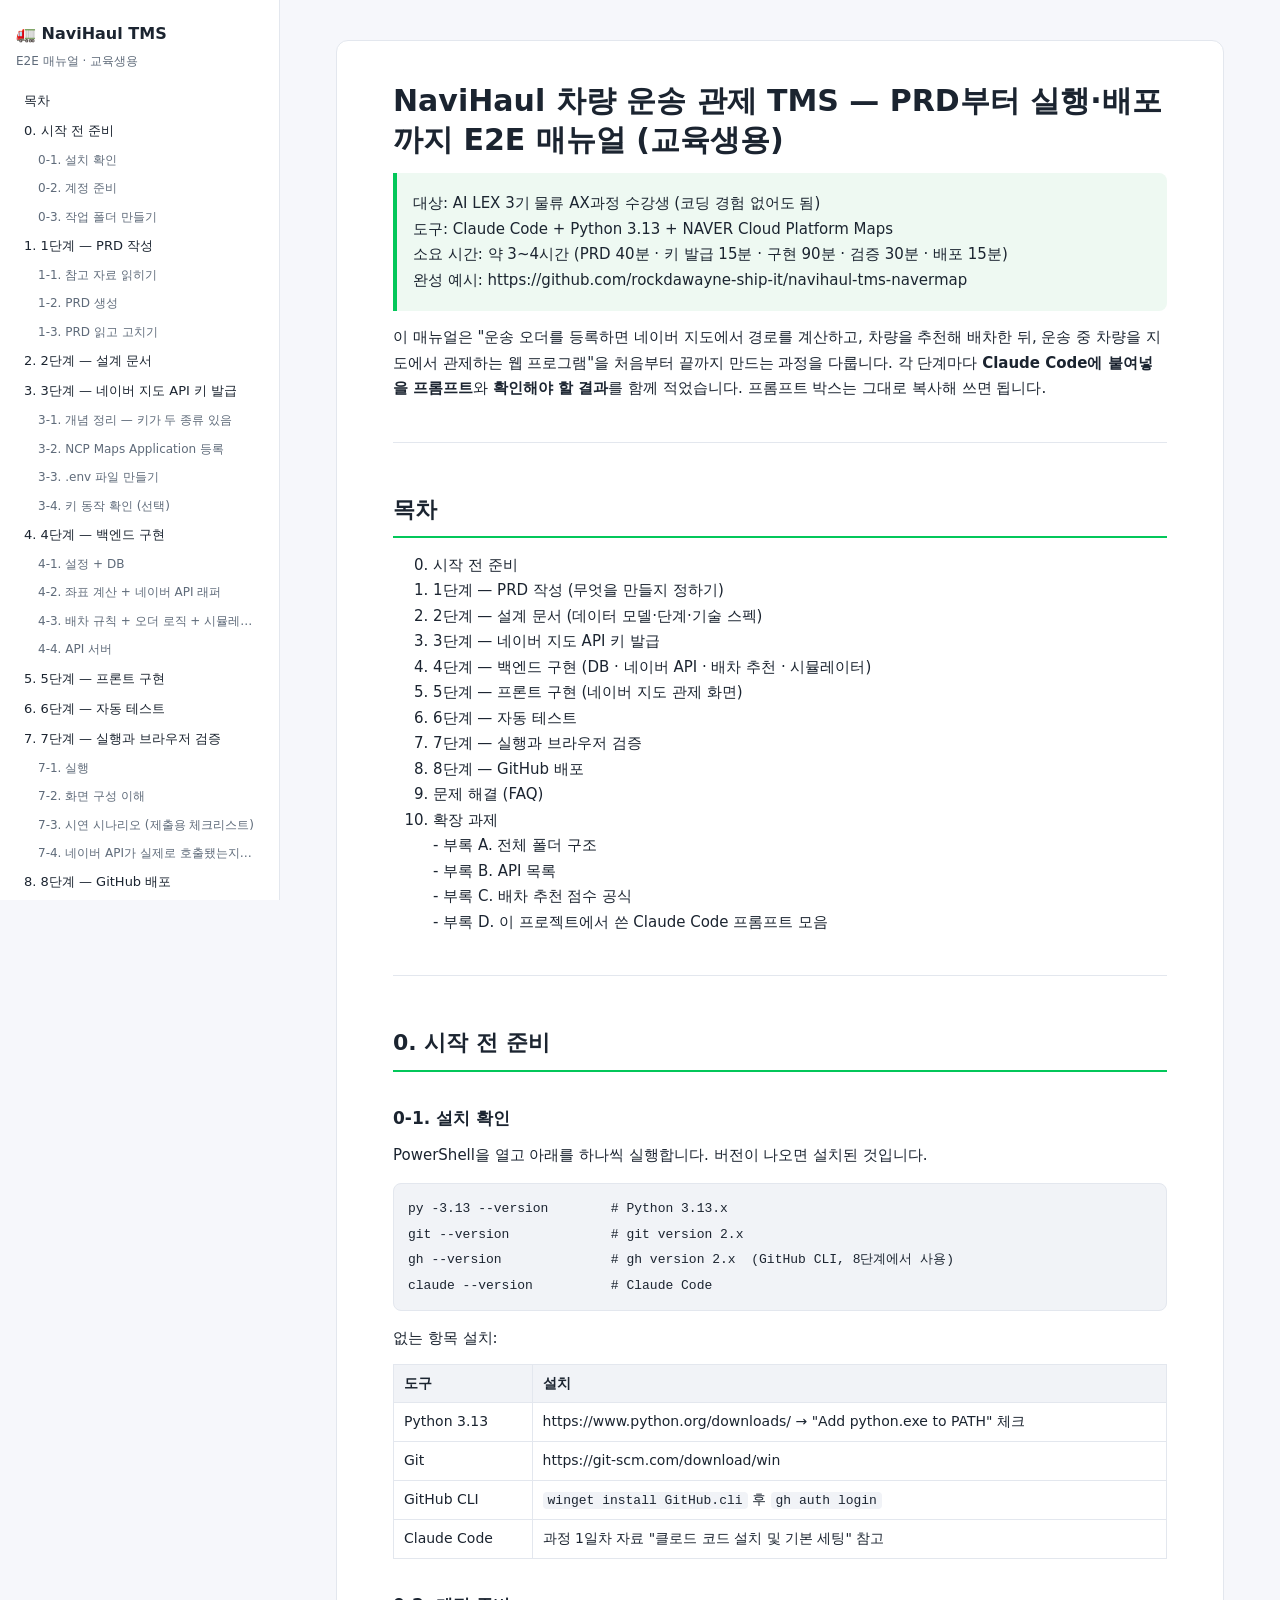
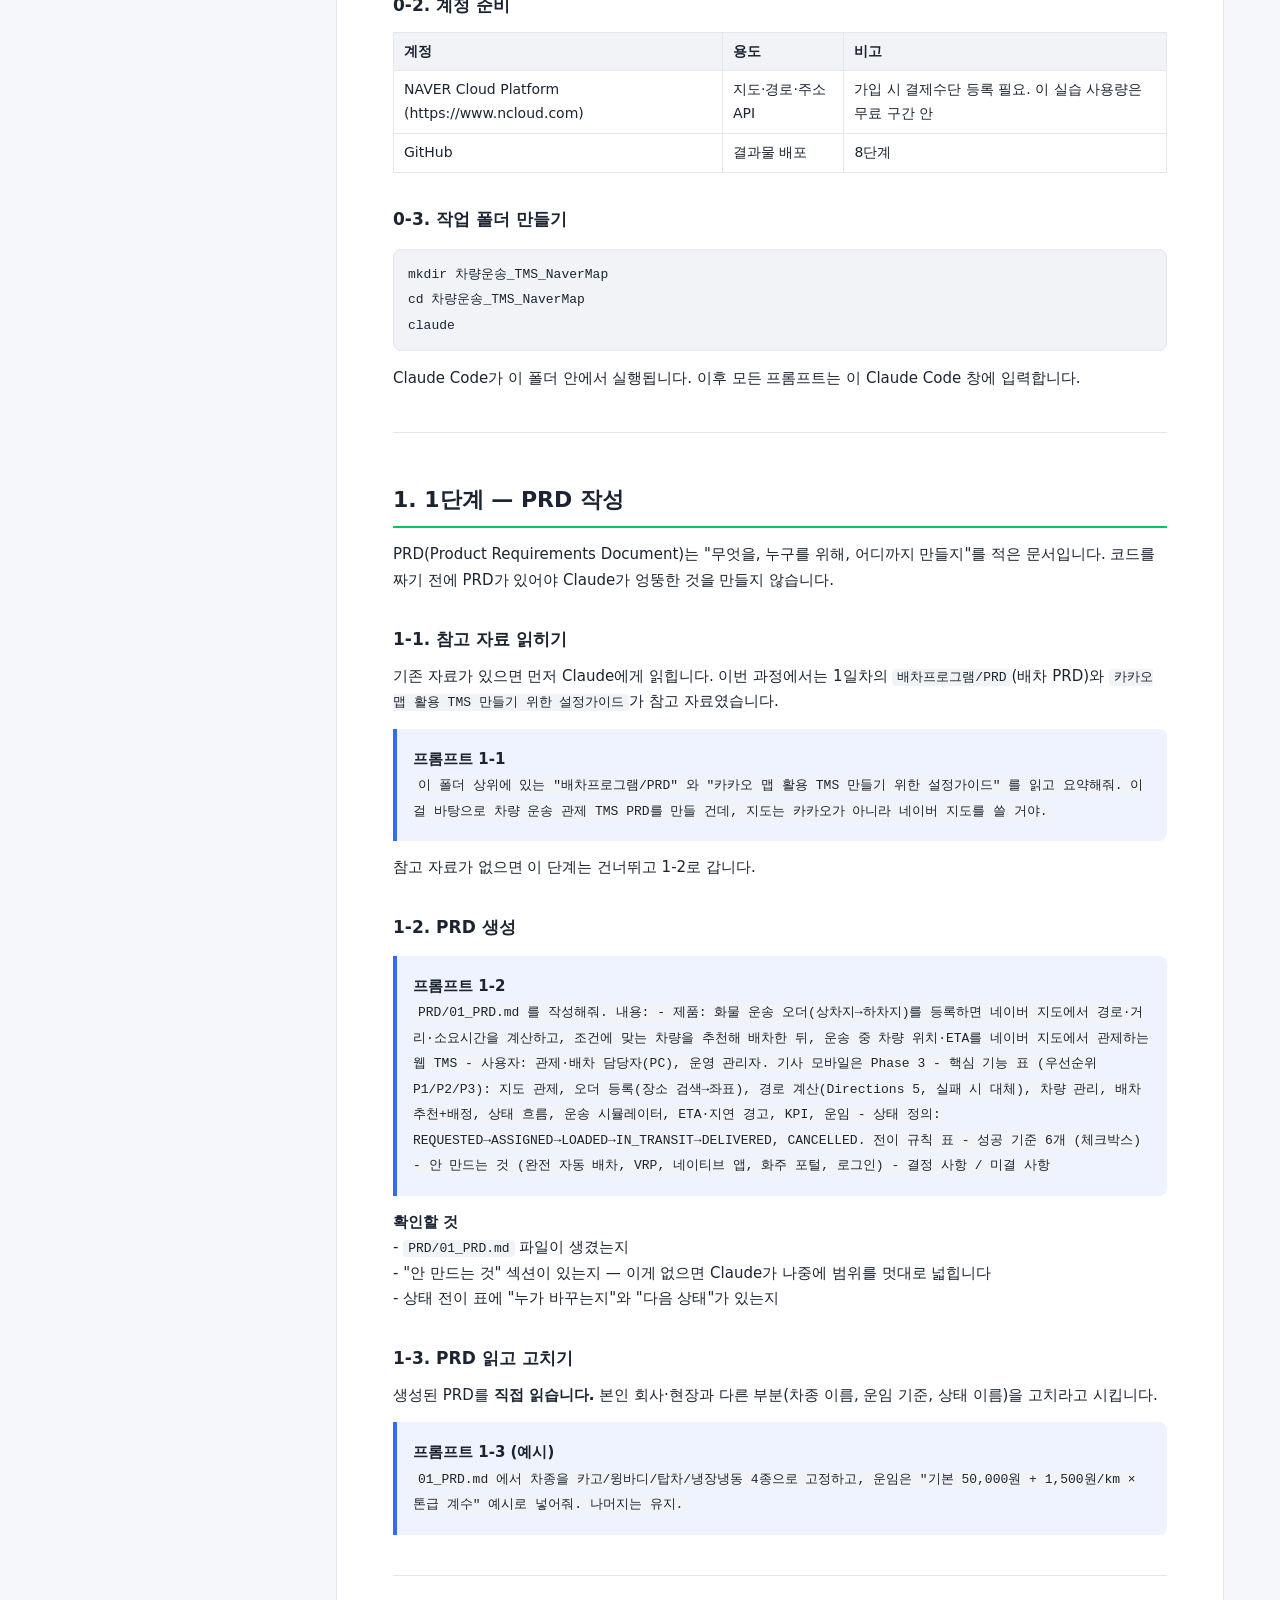
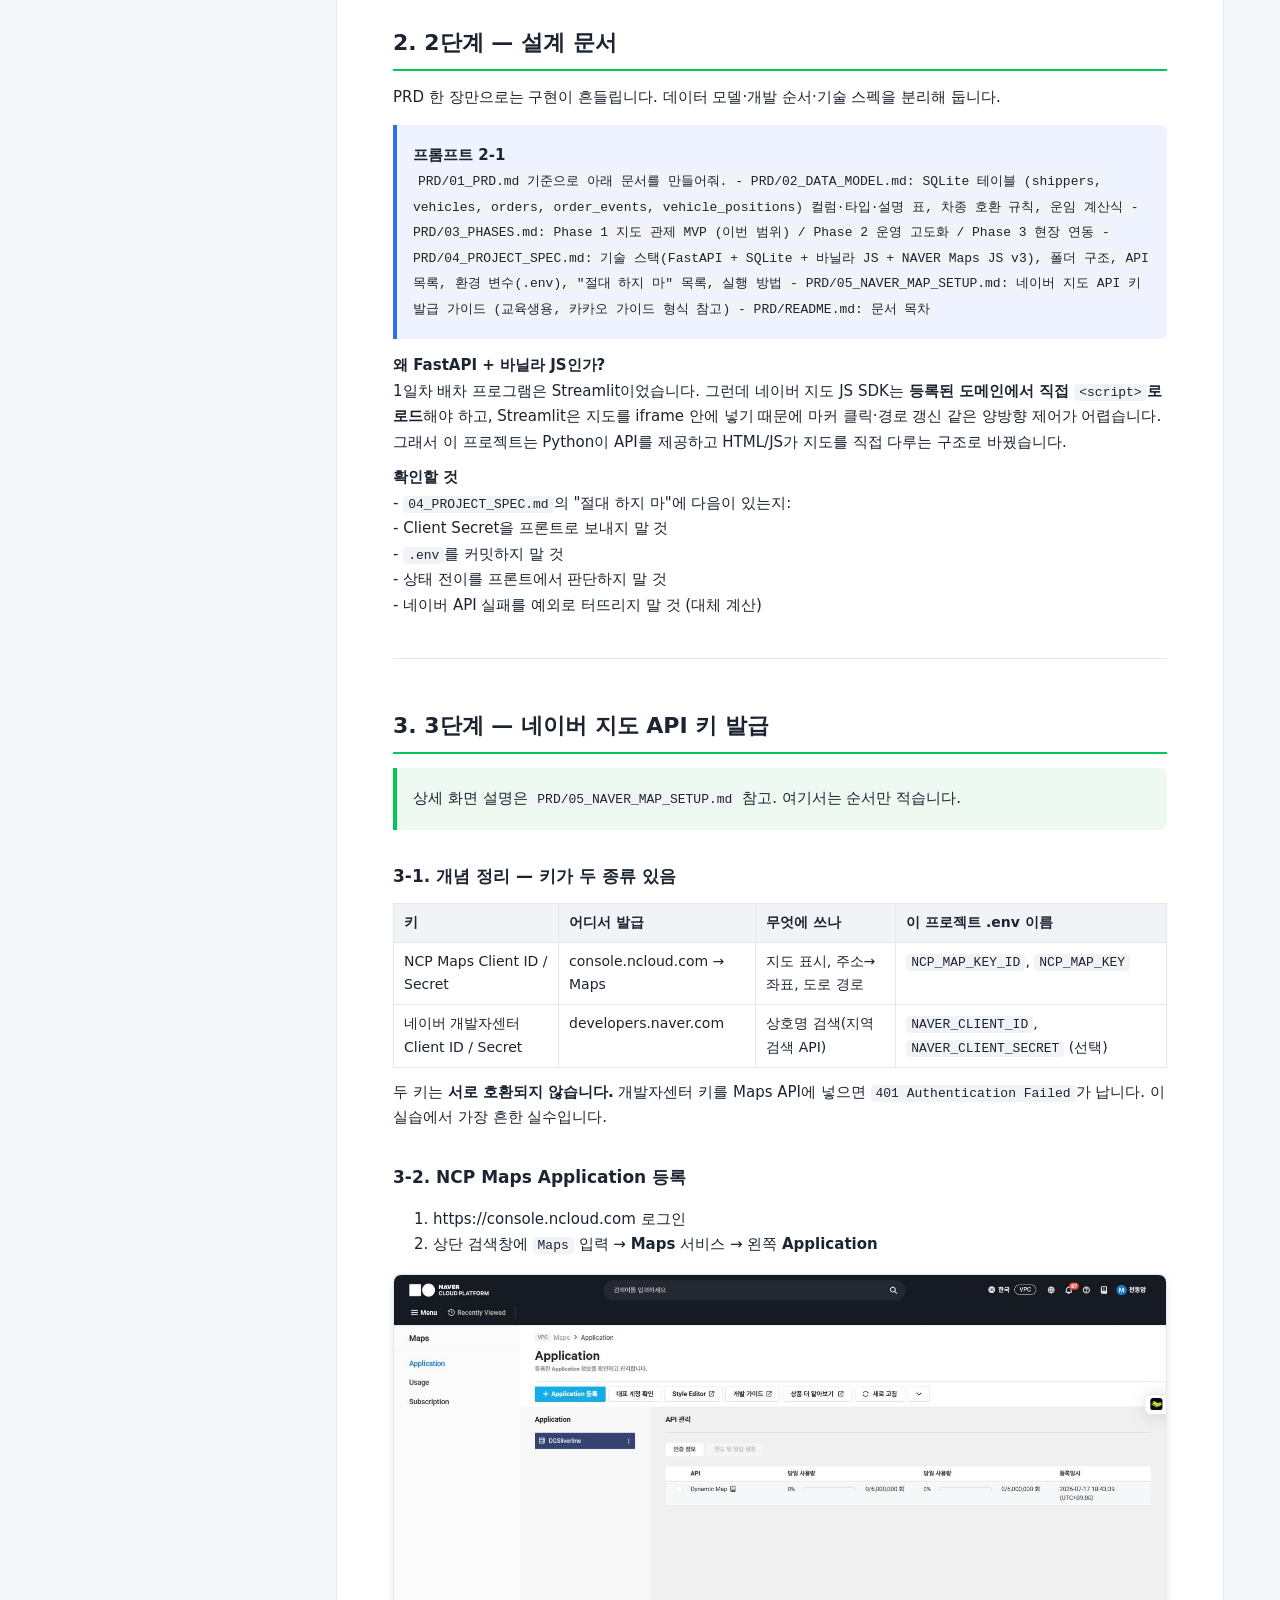
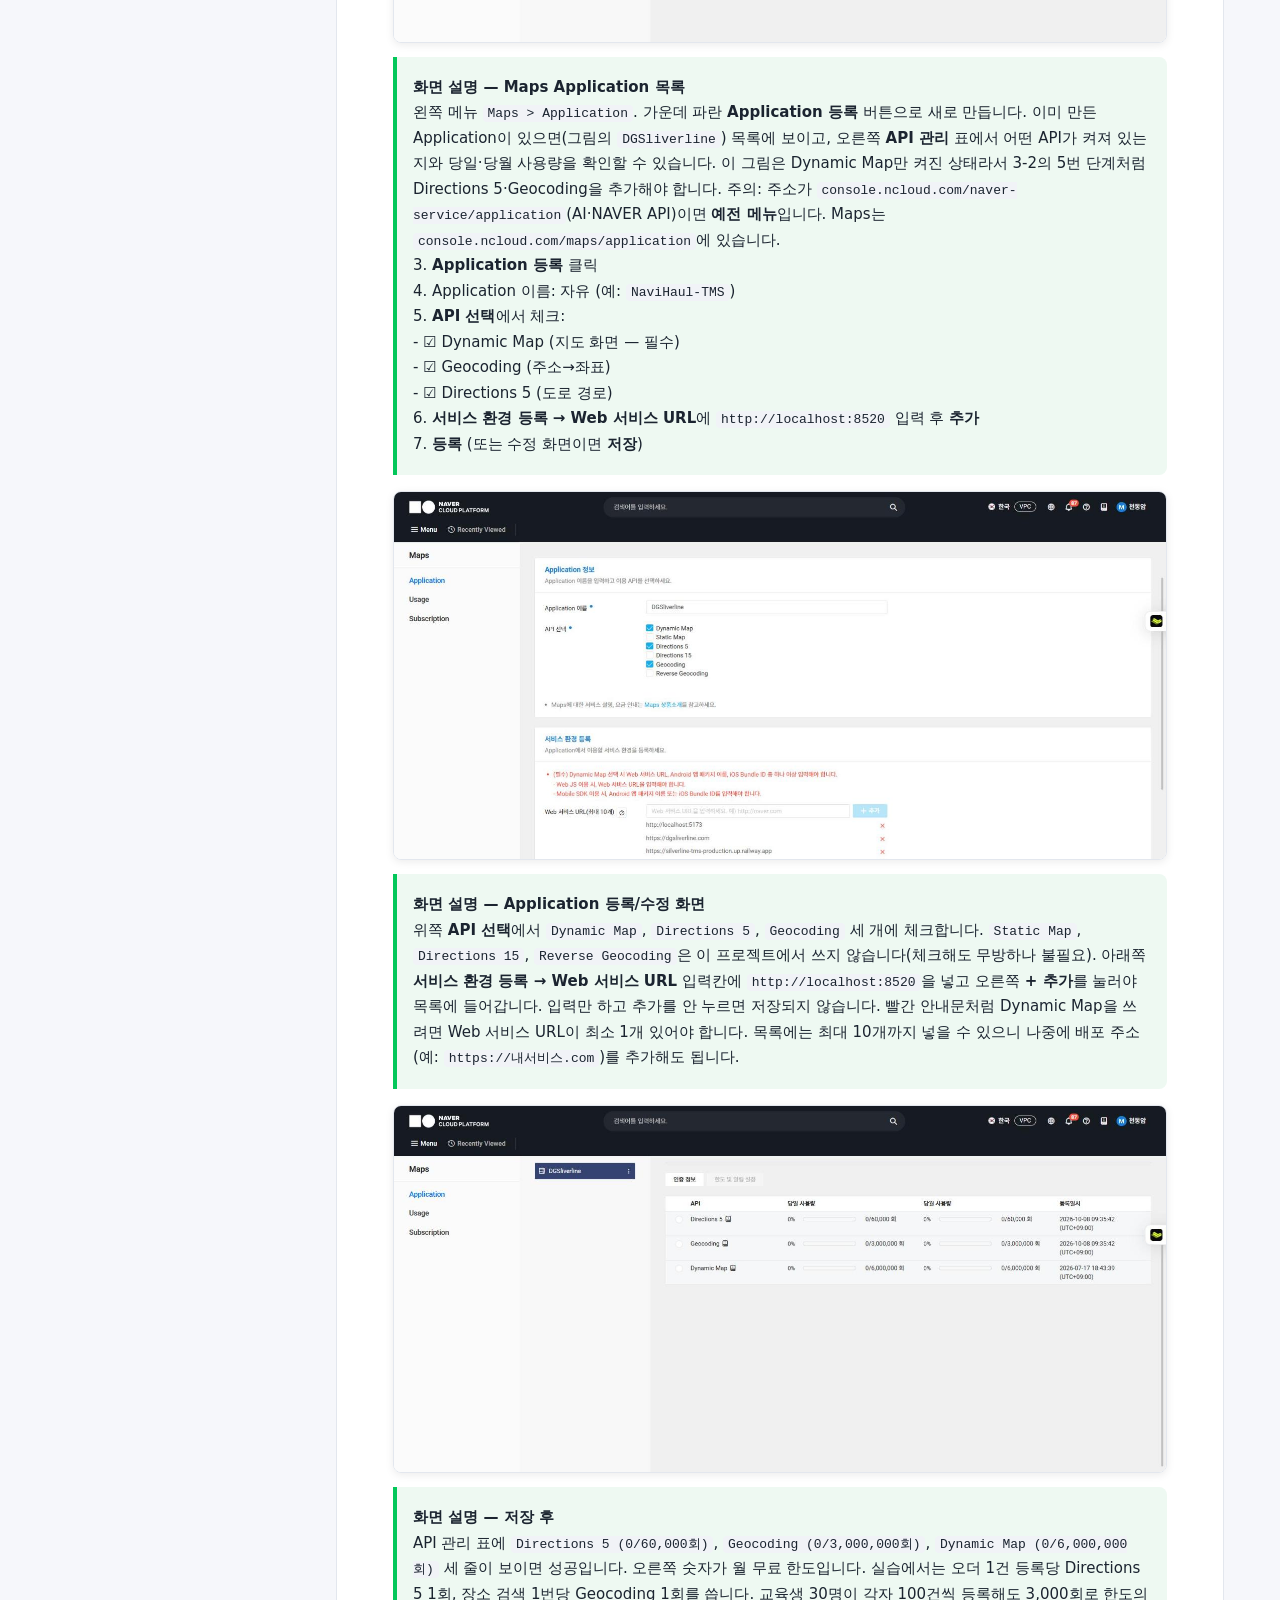
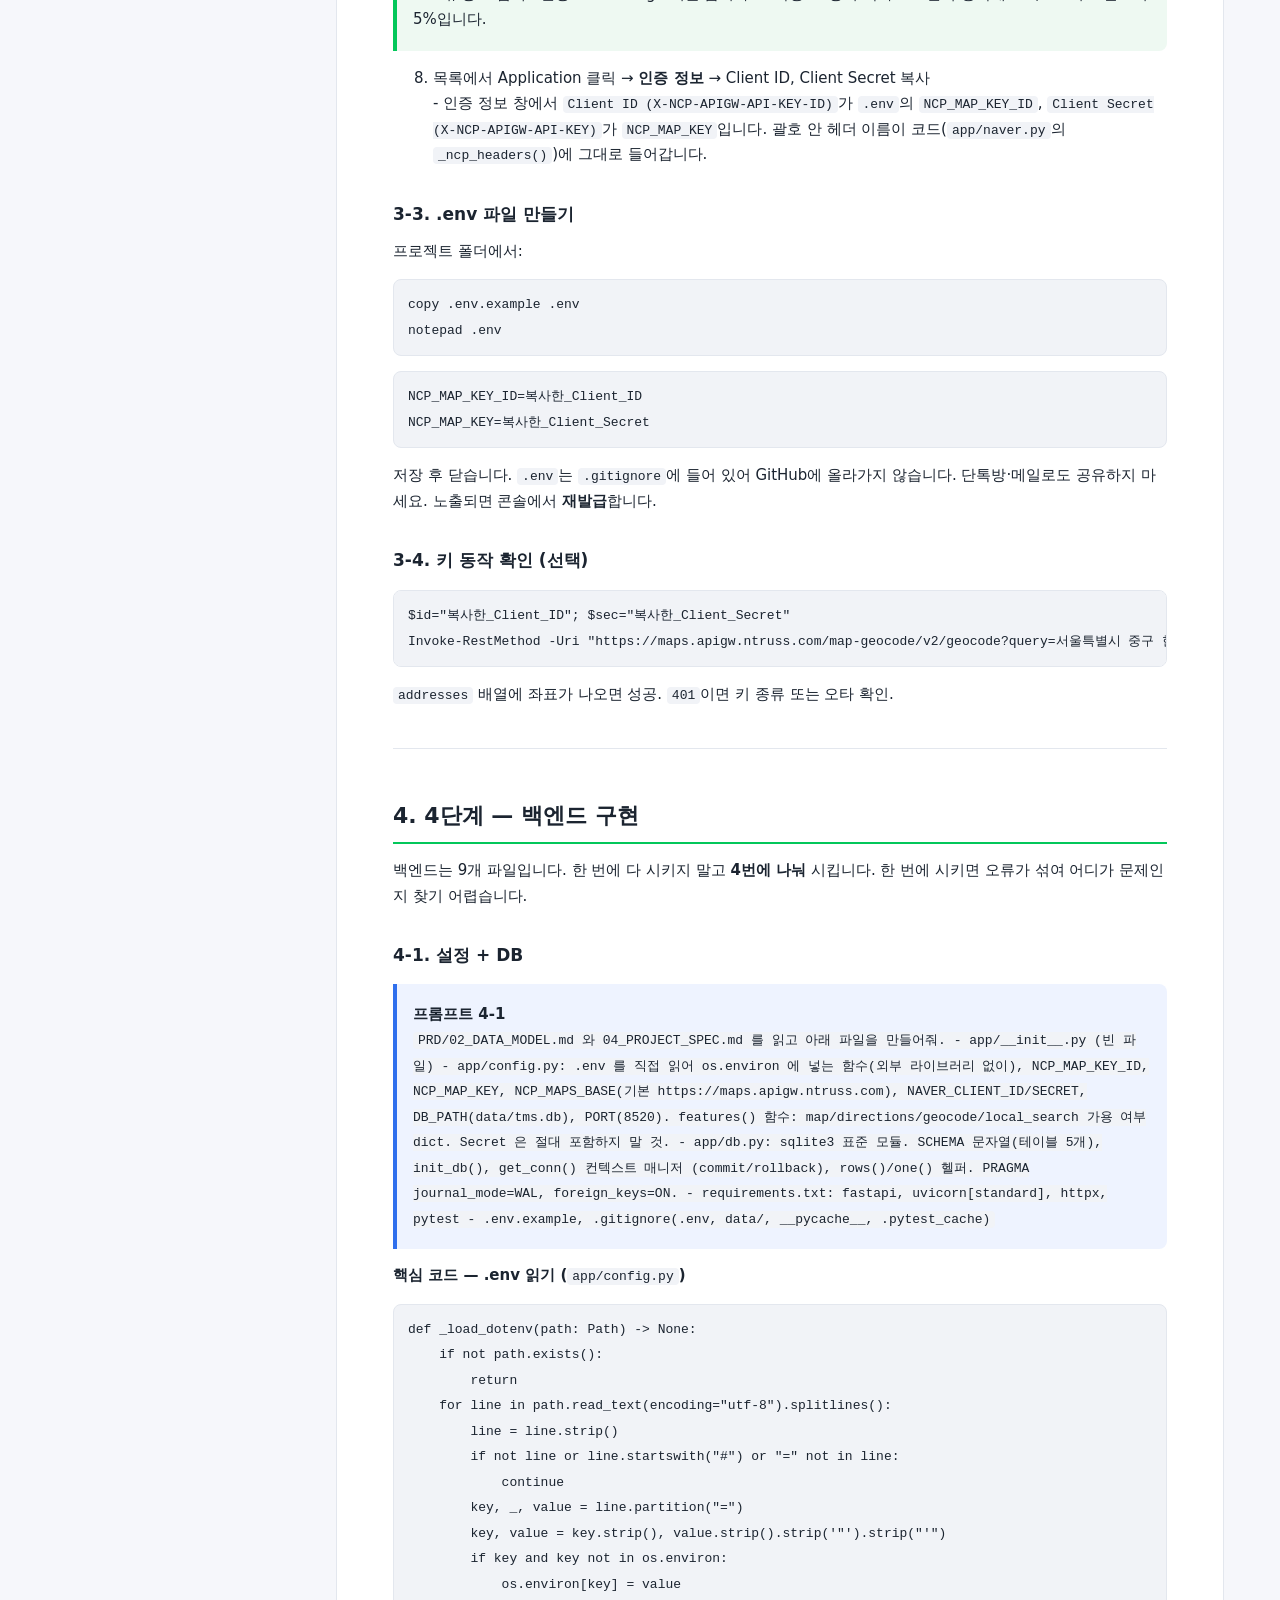
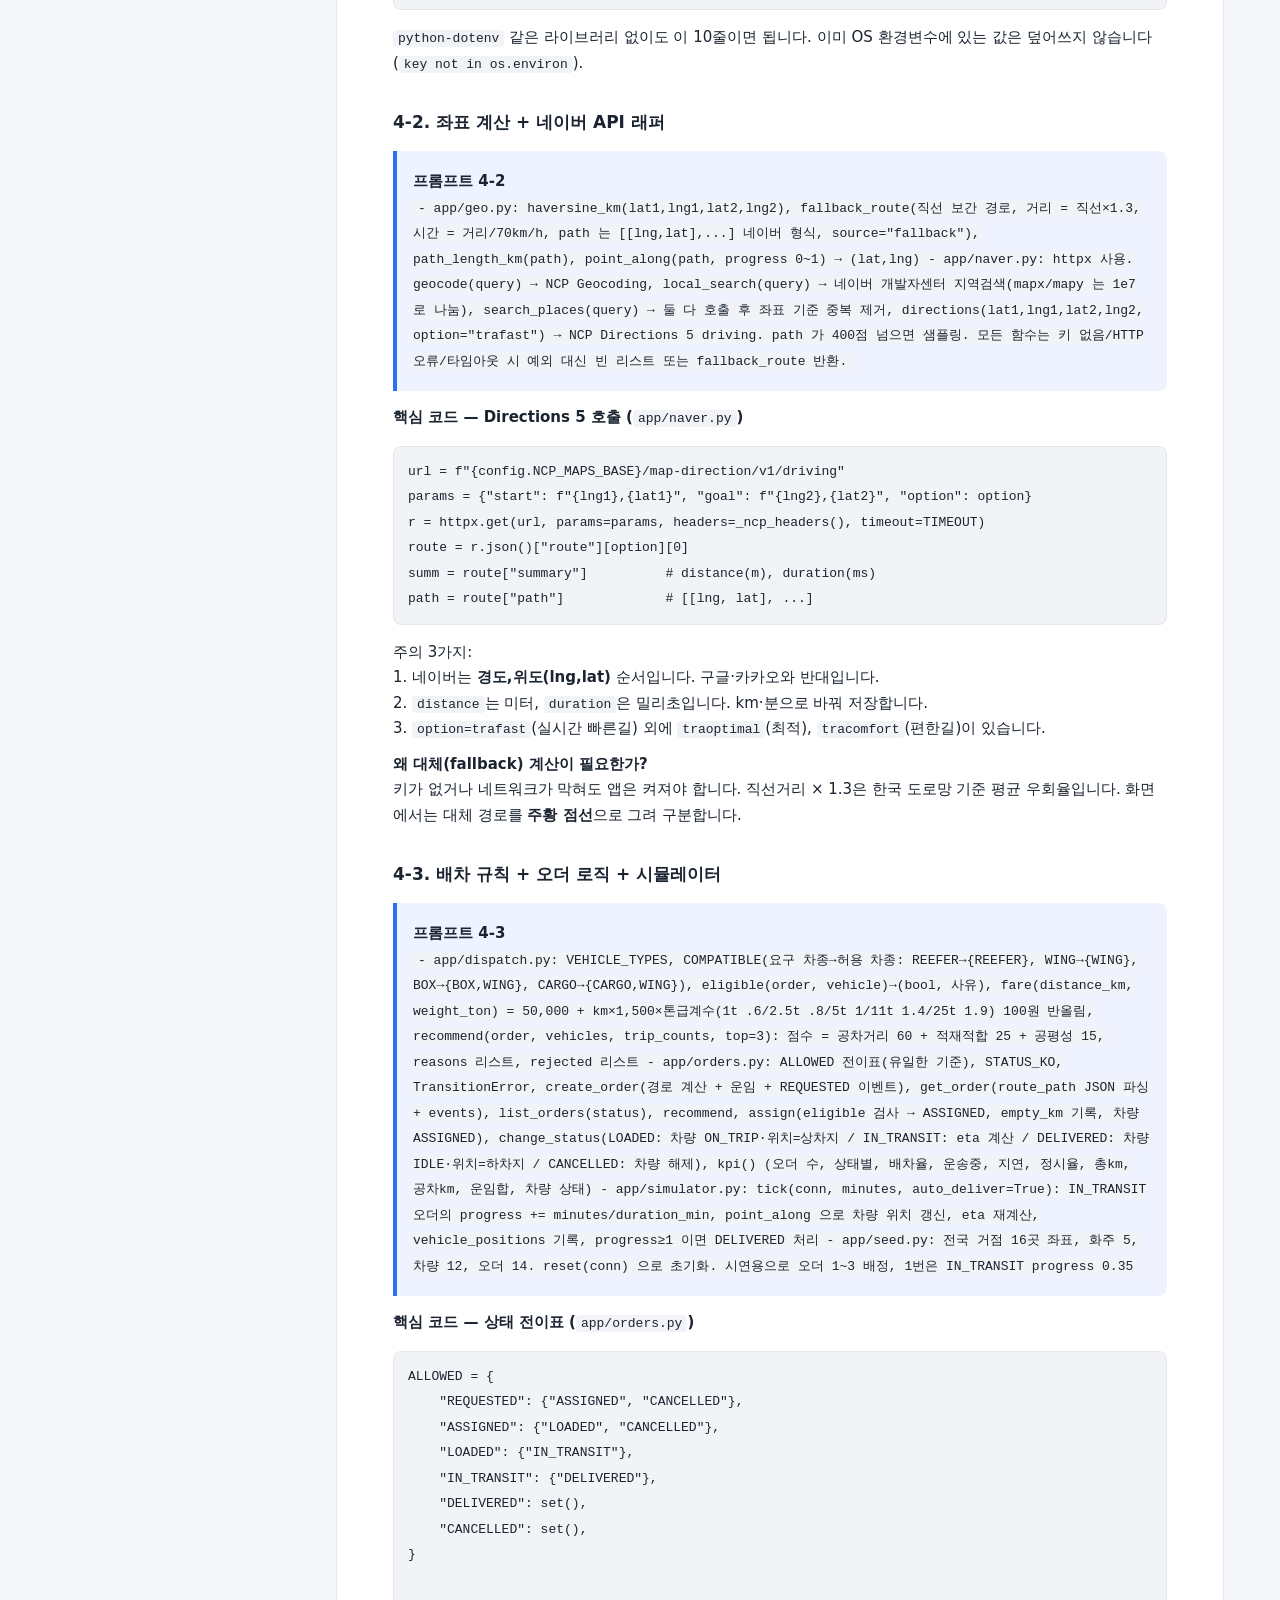
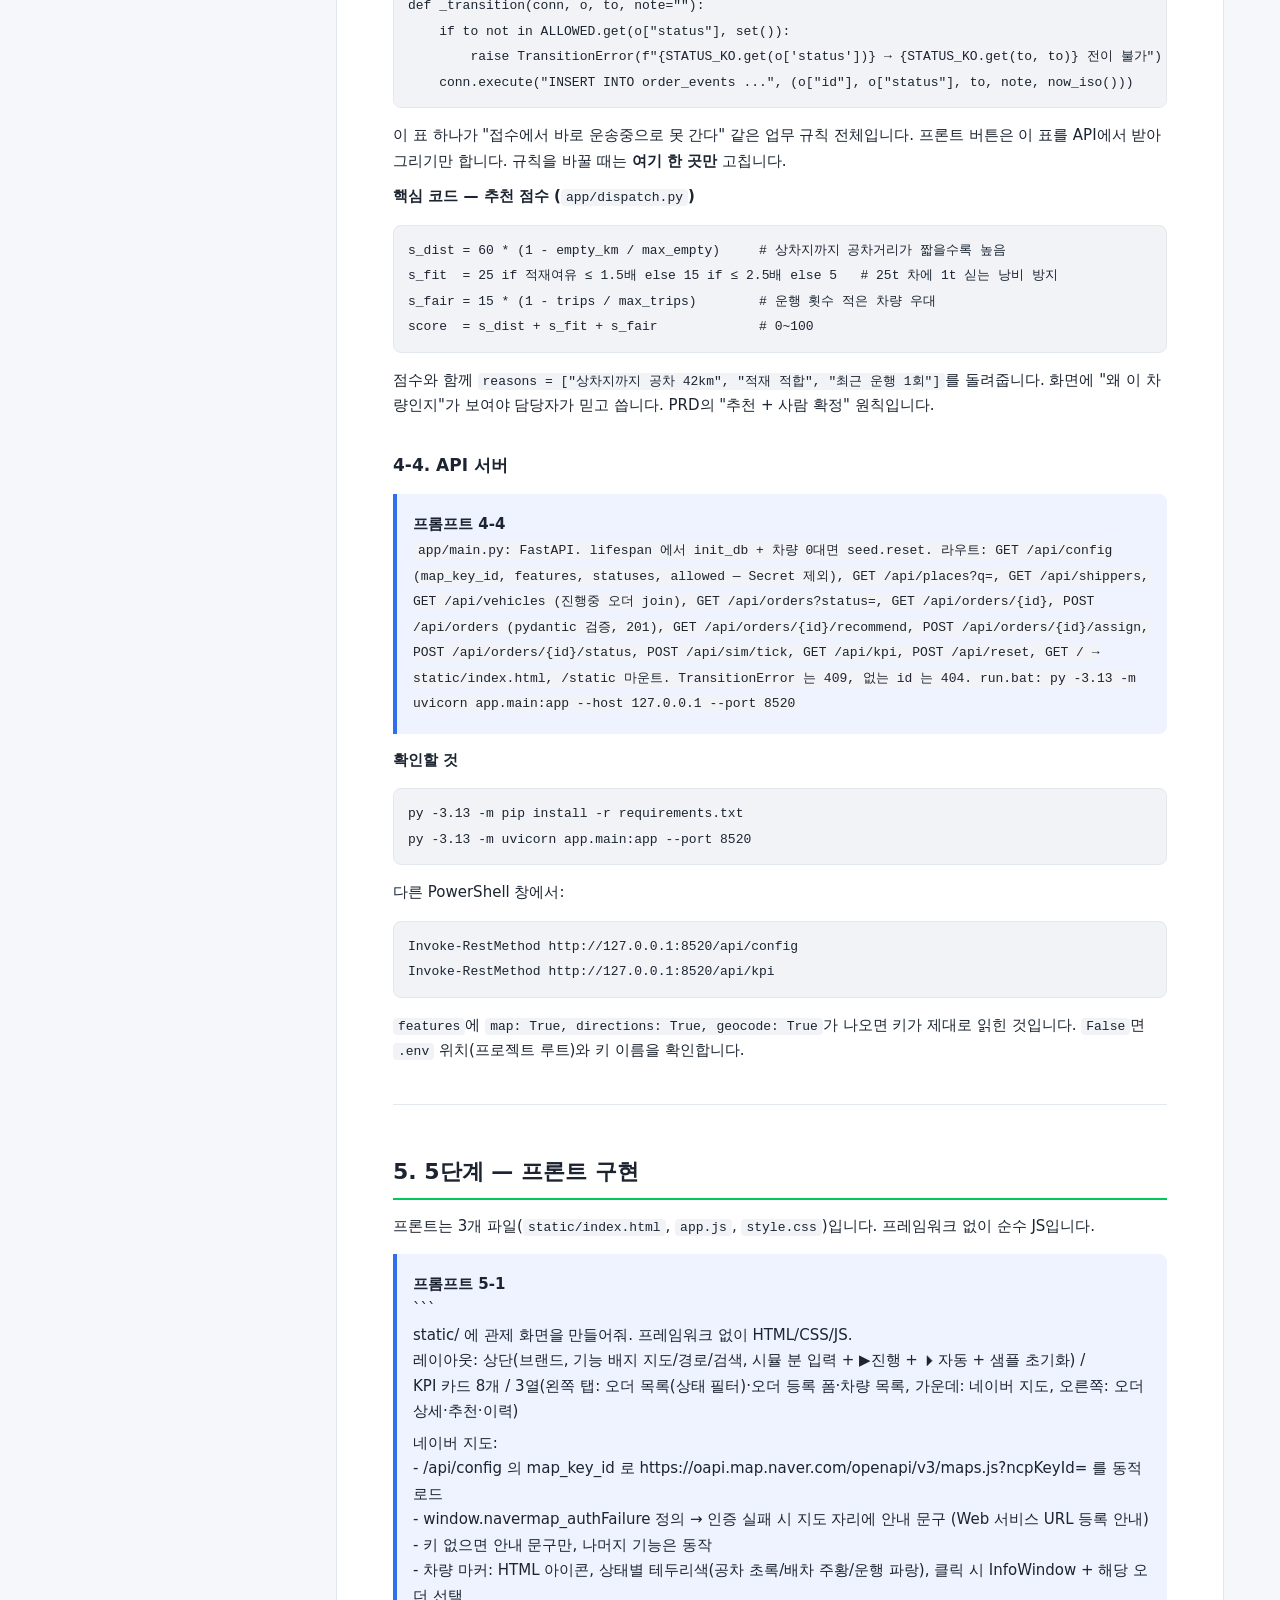
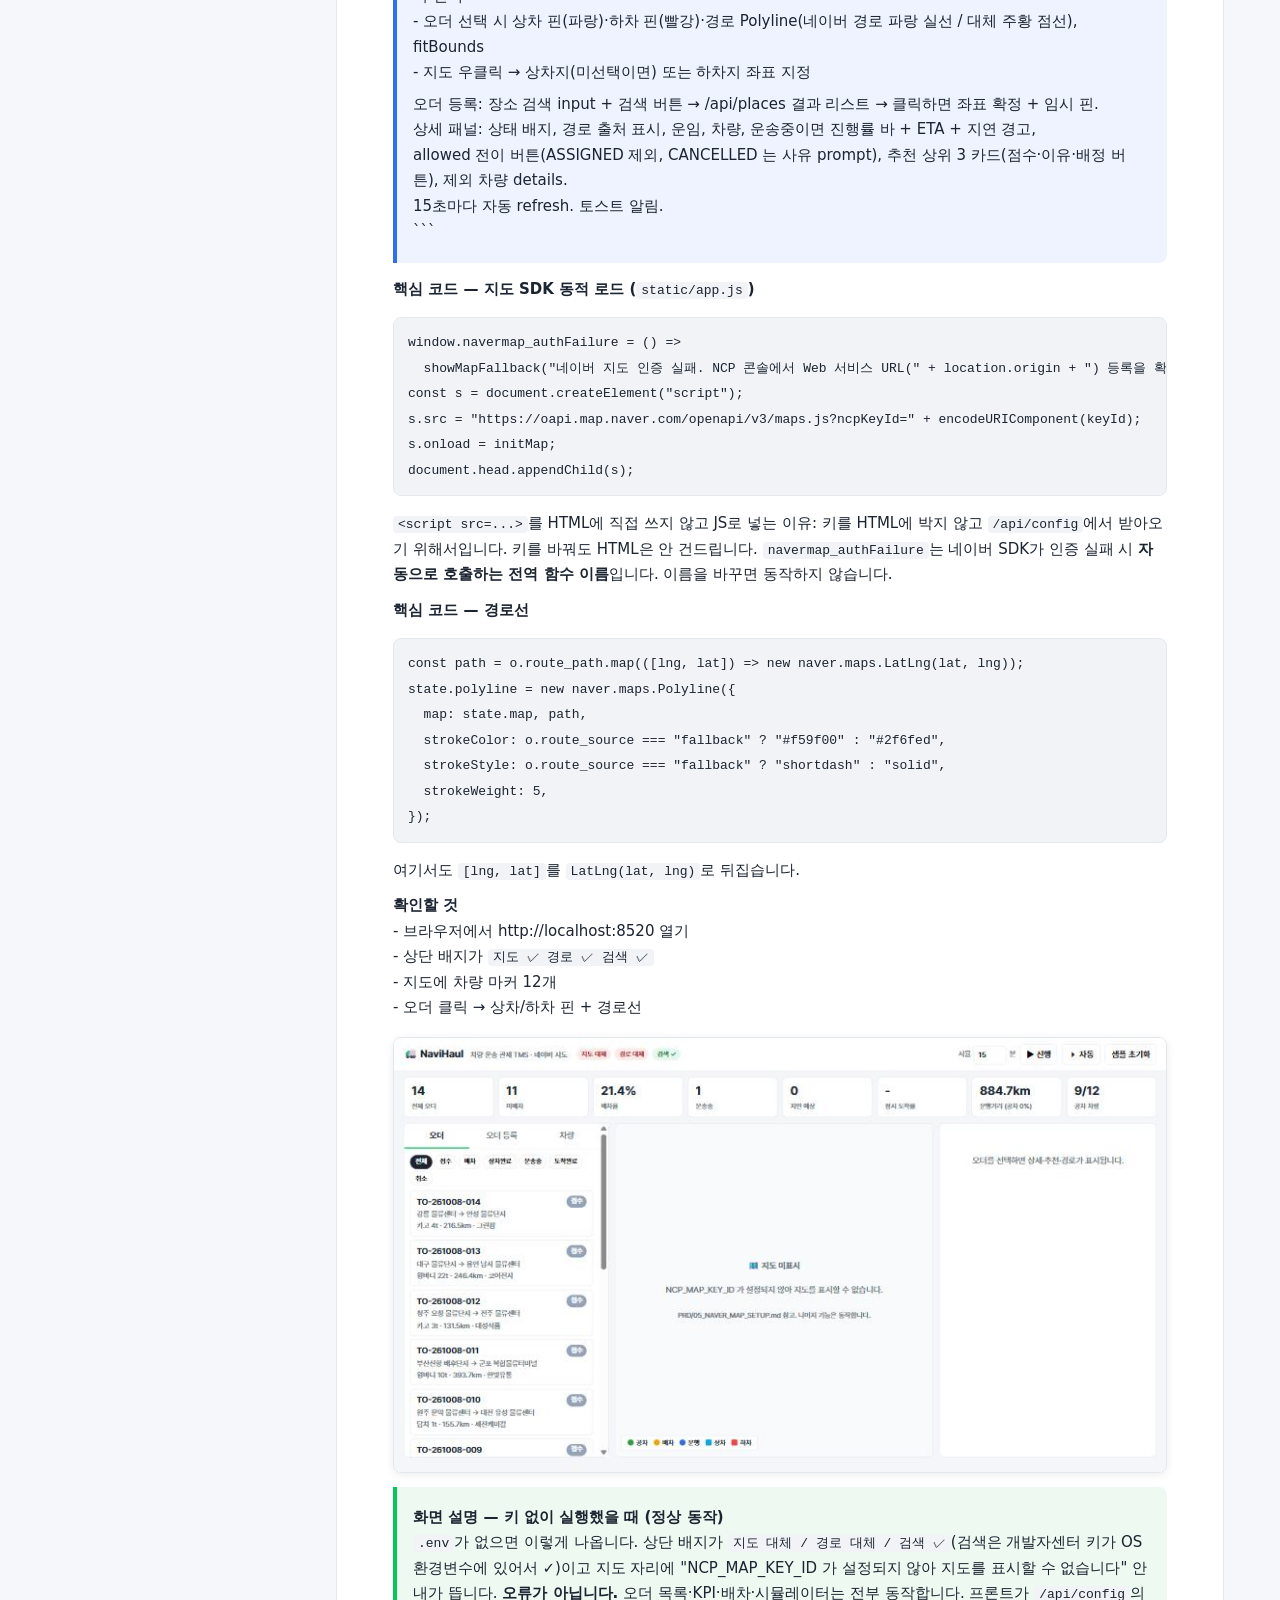
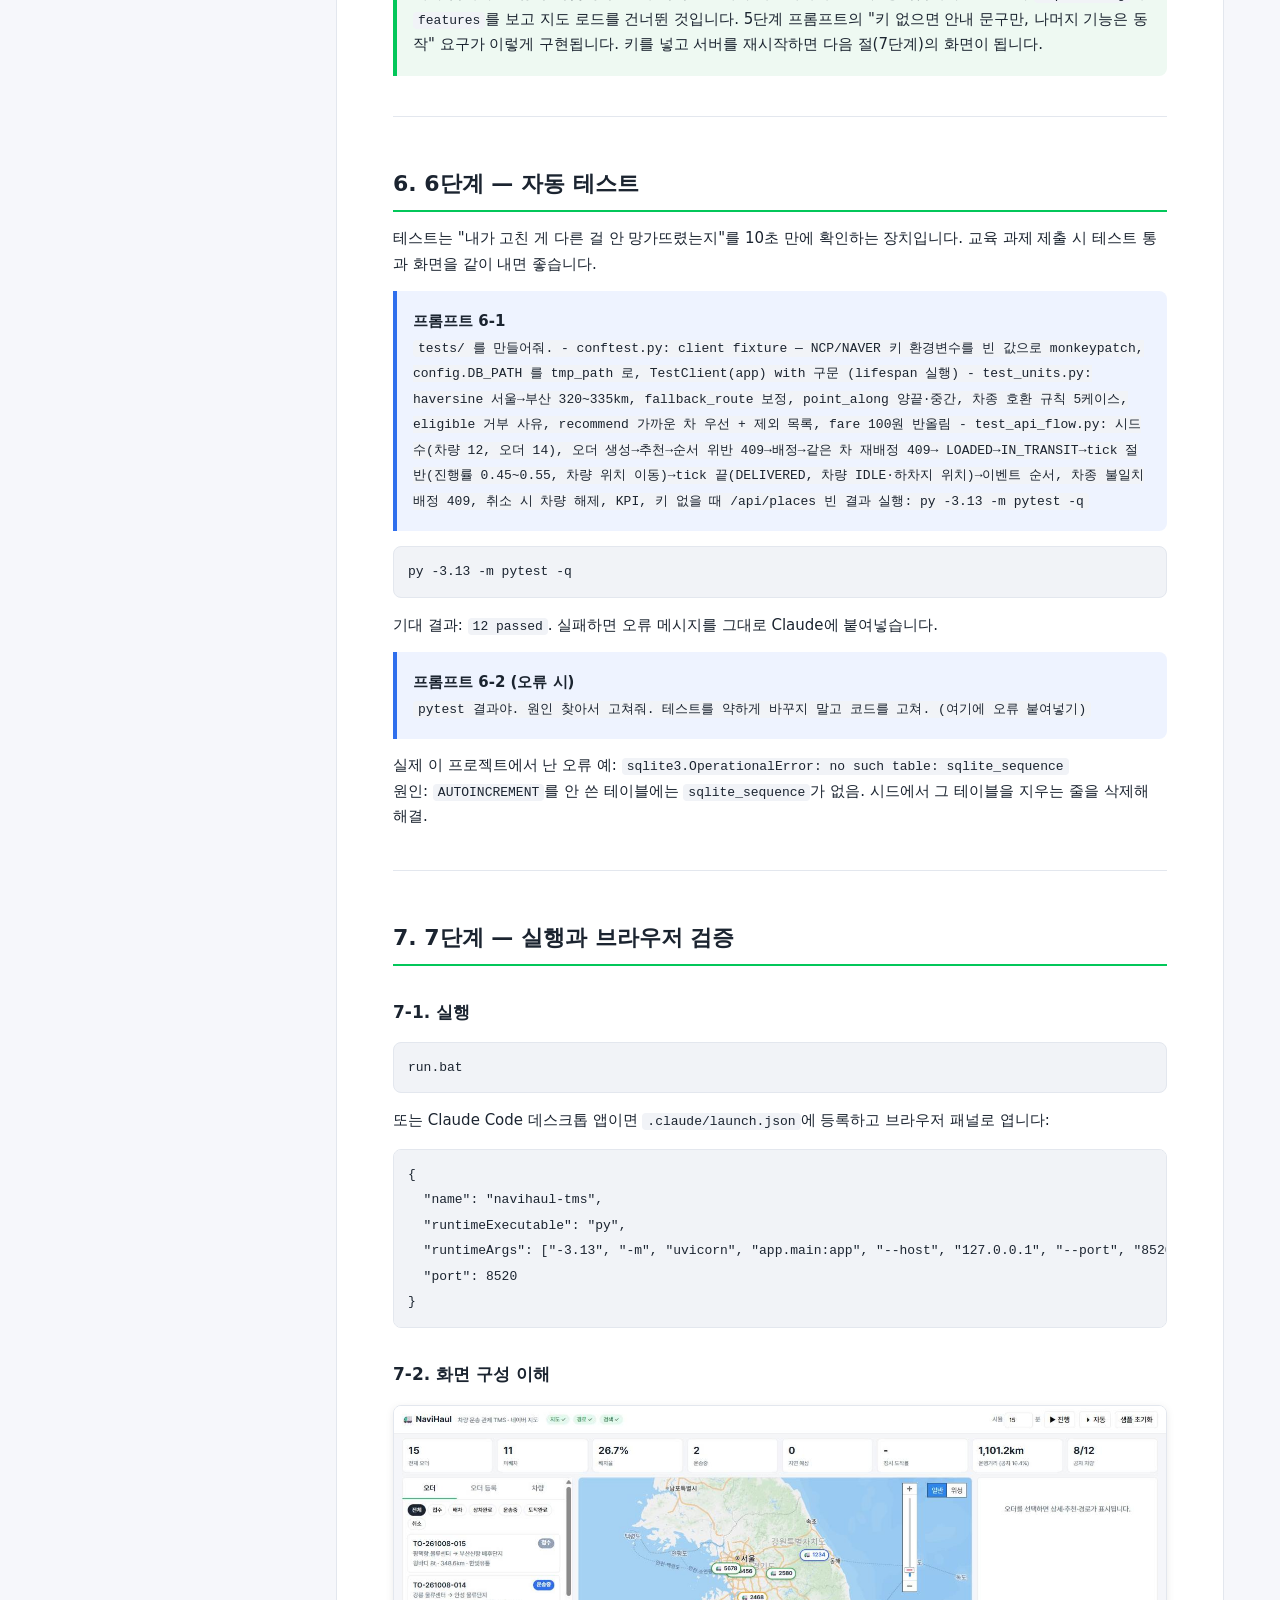
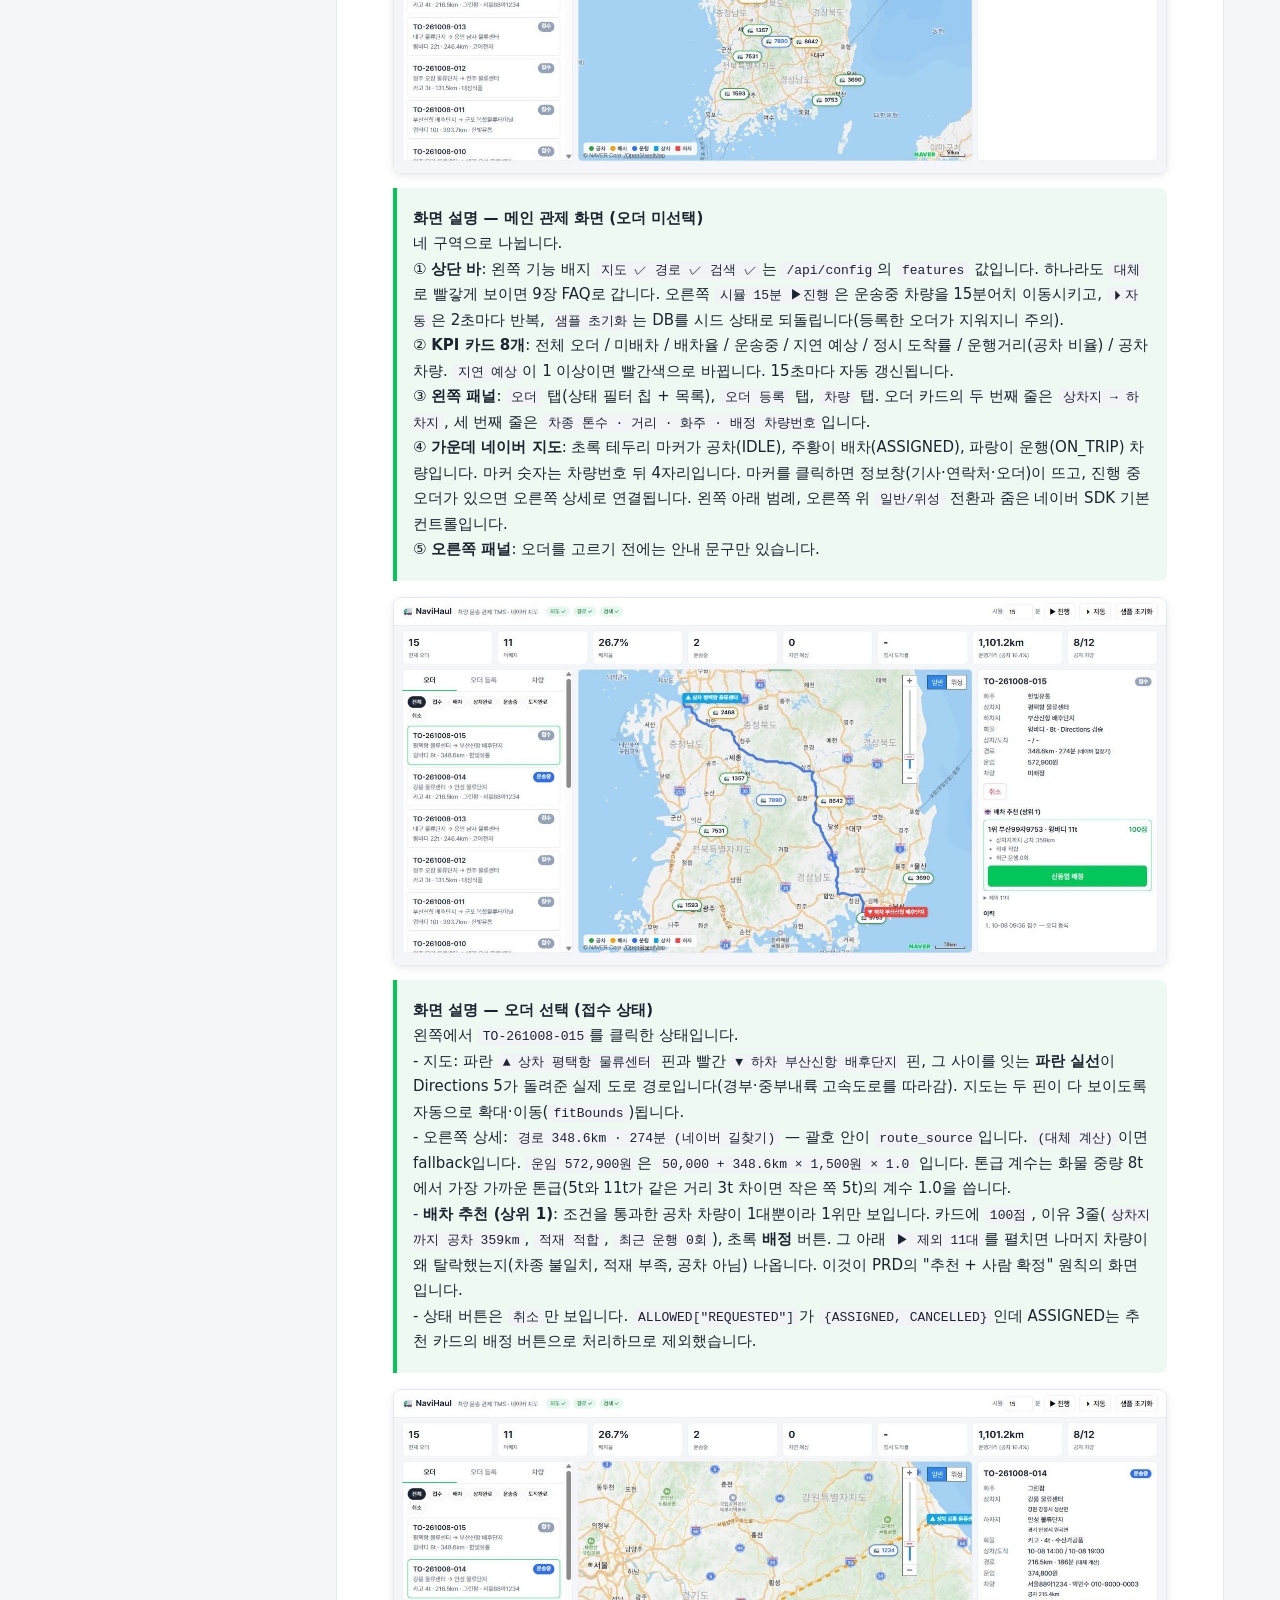
==== commit 16bef4ca: "docs: 문의처를 AI LEX 3기 물류 AX과정 / 천동암 교수로 변경 Co-Authored-By: Claude Fable 5.1 <noreply@anthropic.com>" ====
--- a/docs/E2E_매뉴얼_교육생용.html
+++ b/docs/E2E_매뉴얼_교육생용.html
@@ -31,7 +31,7 @@
 <main><article>
 <h1 id="navihaul-tms-prd-e2e">NaviHaul 차량 운송 관제 TMS — PRD부터 실행·배포까지 E2E 매뉴얼 (교육생용)</h1>
 <blockquote>
-<p>대상: 한국물류진흥재단 물류AX과정 수강생 (코딩 경험 없어도 됨)<br />
+<p>대상: AI LEX 3기 물류 AX과정 수강생 (코딩 경험 없어도 됨)<br />
 도구: Claude Code + Python 3.13 + NAVER Cloud Platform Maps<br />
 소요 시간: 약 3~4시간 (PRD 40분 · 키 발급 15분 · 구현 90분 · 검증 30분 · 배포 15분)<br />
 완성 예시: https://github.com/rockdawayne-ship-it/navihaul-tms-navermap</p>
@@ -871,6 +871,6 @@
 <p>Claude는 이 한 줄에서 ① 폴더 탐색 → ② 기존 배차 PRD·카카오 가이드 읽기 → ③ 환경 키 확인 → ④ PRD 5종 작성 → ⑤ 백엔드 → ⑥ 테스트 → ⑦ 프론트 → ⑧ 브라우저 실행·검증 순으로 진행했습니다. 교육생은 위 1~8단계처럼 <strong>나눠서</strong> 시키는 쪽이 오류를 추적하기 쉽습니다.</p>
 <p>NCP 키 발급은 Claude in Chrome 확장으로 콘솔 화면을 조작해 진행했습니다(로그인은 사람이, 이후 체크·URL 입력·저장은 Claude가, 저장 직전에 사람 확인). 교육생은 3단계대로 직접 해도 15분이면 됩니다.</p>
 <hr />
-<p>문의: 한국물류진흥재단 물류AX과정 / 강사 천동암</p>
+<p>문의: AI LEX 3기 물류 AX과정 / 천동암 교수</p>
 </article></main>
 </body></html>
